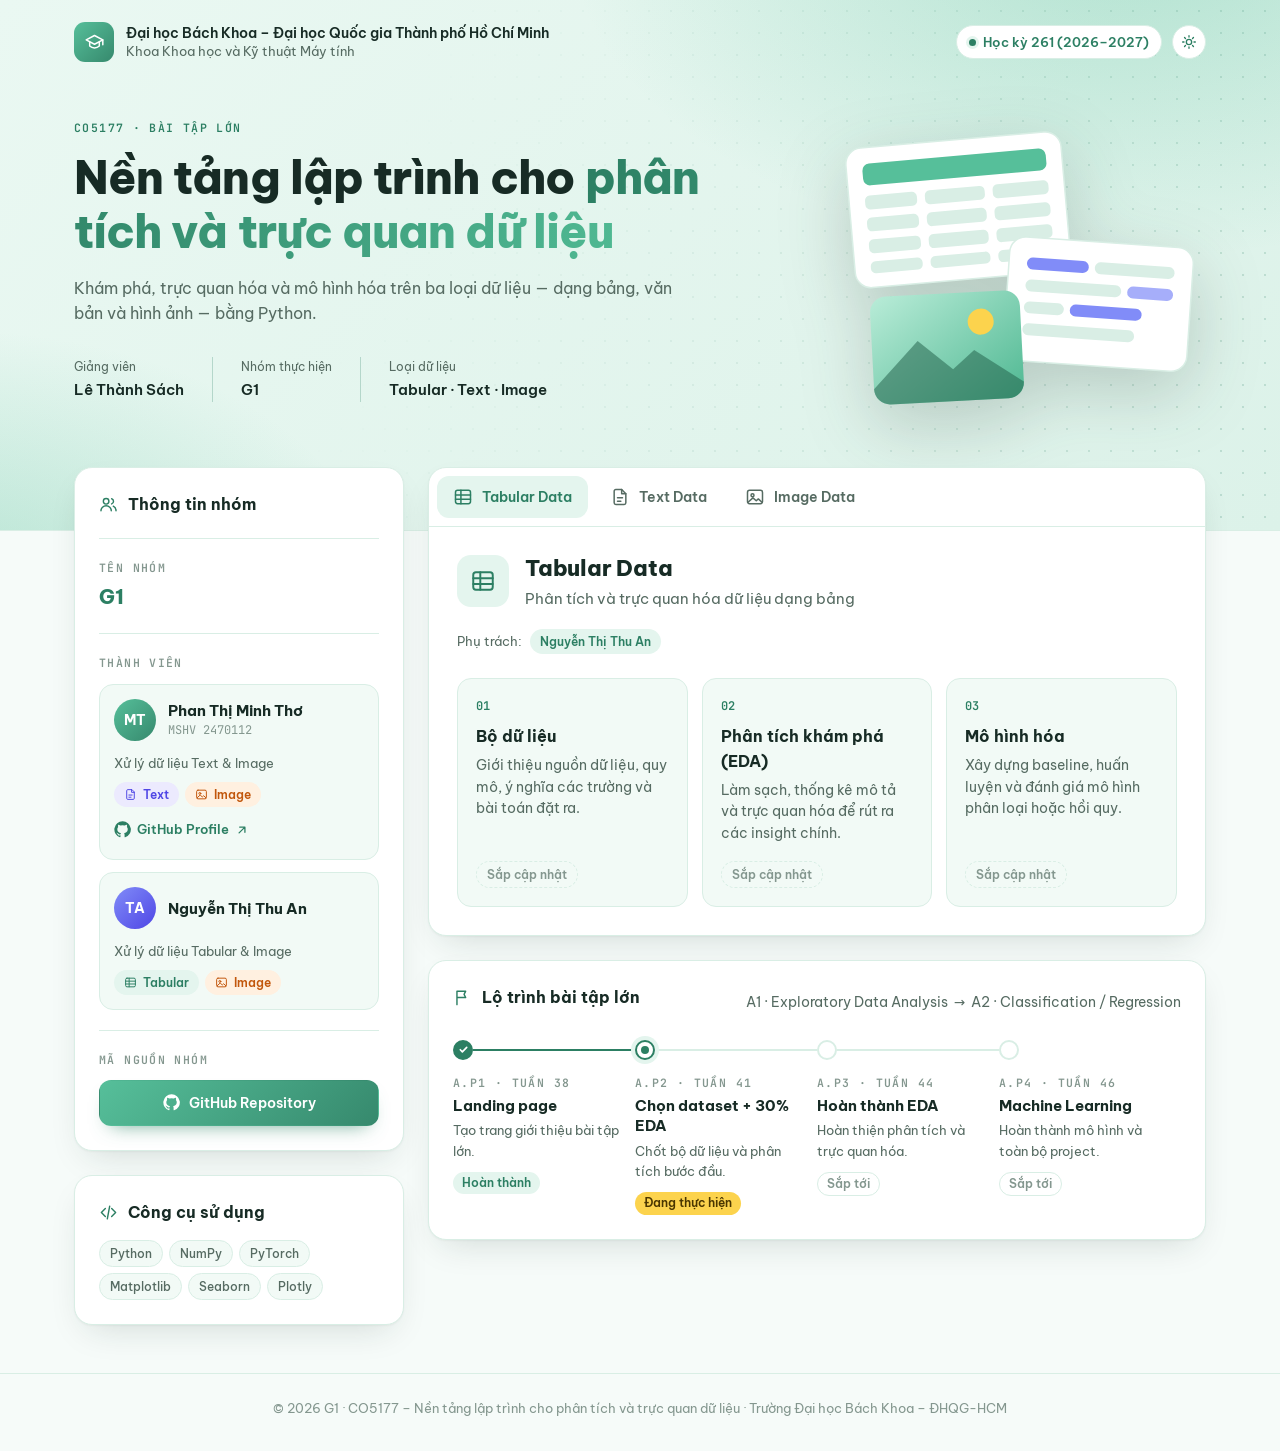
==== index.html @ daa9295f "Add landing page for CO5177 assignment" ====
<!DOCTYPE html>
<html lang="vi">
<head>
  <meta charset="UTF-8">
  <meta name="viewport" content="width=device-width, initial-scale=1.0">
  <title>Bài tập lớn CO5177 – Phân tích và trực quan dữ liệu</title>
  <meta name="description" content="Landing page bài tập lớn môn Nền tảng lập trình cho phân tích và trực quan dữ liệu (CO5177) – Học kỳ 261, Đại học Bách Khoa – ĐHQG-HCM.">
  <link rel="icon" href="data:image/svg+xml,%3Csvg xmlns='http://www.w3.org/2000/svg' viewBox='0 0 32 32'%3E%3Crect width='32' height='32' rx='8' fill='%2336896d'/%3E%3Cpath d='M8 22v-6m5.3 6V10m5.4 12v-9M24 22v-4' stroke='%23fff' stroke-width='2.6' stroke-linecap='round'/%3E%3C/svg%3E">
  <link rel="preconnect" href="https://fonts.googleapis.com">
  <link rel="preconnect" href="https://fonts.gstatic.com" crossorigin>
  <link href="https://fonts.googleapis.com/css2?family=Be+Vietnam+Pro:wght@400;500;600;700;800&family=JetBrains+Mono:wght@500;600&display=swap" rel="stylesheet">

  <style>
    /* ---------- Bảng màu ---------- */
    :root {
      --bg: #f6fbf9;
      --surface: #ffffff;
      --surface-2: #f2faf6;
      --border: #d9eee5;
      --text: #172b25;
      --muted: #566b62;
      --faint: #84978f;
      --primary: #2c7f63;
      --primary-soft: #e4f5ee;
      --grad: linear-gradient(135deg, #56bf9a, #36896d);
      --grad-text: linear-gradient(92deg, #2c7f63, #4fb892);
      --hero: linear-gradient(135deg, #eaf8f2, #dcf2e9);
      --glow: rgba(86, 191, 154, .34);
      --dots: rgba(44, 127, 99, .2);
      --tabular: #2c7f63;
      --tabular-soft: #e4f5ee;
      --text-c: #4f46e5;
      --text-c-soft: #eceafe;
      --image: #c2570c;
      --image-soft: #fff0e0;
      --ok: #2c7f63;
      --ok-soft: #e4f5ee;
      --live: #fcd34d;
      --live-ink: #4a3600;
      --shadow: 0 1px 2px rgba(23, 43, 37, .04), 0 14px 36px -14px rgba(23, 43, 37, .18);
      --radius: 18px;
      --font: "Be Vietnam Pro", system-ui, -apple-system, "Segoe UI", Roboto, sans-serif;
      --mono: "JetBrains Mono", ui-monospace, SFMono-Regular, Menlo, monospace;
    }
    @media (prefers-color-scheme: dark) {
      :root:not([data-theme="light"]) {
        --bg: #0a1411;
        --surface: #101d19;
        --surface-2: #152620;
        --border: #213a31;
        --text: #e7f3ee;
        --muted: #9eb5ab;
        --faint: #6f877d;
        --primary: #6fd6b0;
        --primary-soft: #143024;
        --grad: linear-gradient(135deg, #4fb892, #2f7d63);
        --grad-text: linear-gradient(92deg, #6fd6b0, #a7ecd2);
        --hero: linear-gradient(135deg, #0d1c17, #12281f);
        --glow: rgba(86, 191, 154, .2);
        --dots: rgba(111, 214, 176, .14);
        --tabular: #6fd6b0;
        --tabular-soft: #143024;
        --text-c: #b3b0ff;
        --text-c-soft: #22224c;
        --image: #fdba74;
        --image-soft: #3a2513;
        --ok: #6fd6b0;
        --ok-soft: #143024;
        --shadow: 0 1px 2px rgba(0, 0, 0, .3), 0 14px 36px -14px rgba(0, 0, 0, .6);
      }
    }
    :root[data-theme="dark"] {
      --bg: #0a1411;
      --surface: #101d19;
      --surface-2: #152620;
      --border: #213a31;
      --text: #e7f3ee;
      --muted: #9eb5ab;
      --faint: #6f877d;
      --primary: #6fd6b0;
      --primary-soft: #143024;
      --grad: linear-gradient(135deg, #4fb892, #2f7d63);
      --grad-text: linear-gradient(92deg, #6fd6b0, #a7ecd2);
      --hero: linear-gradient(135deg, #0d1c17, #12281f);
      --glow: rgba(86, 191, 154, .2);
      --dots: rgba(111, 214, 176, .14);
      --tabular: #6fd6b0;
      --tabular-soft: #143024;
      --text-c: #b3b0ff;
      --text-c-soft: #22224c;
      --image: #fdba74;
      --image-soft: #3a2513;
      --ok: #6fd6b0;
      --ok-soft: #143024;
      --shadow: 0 1px 2px rgba(0, 0, 0, .3), 0 14px 36px -14px rgba(0, 0, 0, .6);
    }

    /* ---------- Nền tảng ---------- */
    *, *::before, *::after { box-sizing: border-box; }
    html { -webkit-text-size-adjust: 100%; scroll-behavior: smooth; }
    body {
      margin: 0;
      background: var(--bg);
      color: var(--text);
      font-family: var(--font);
      font-size: 15px;
      line-height: 1.6;
      -webkit-font-smoothing: antialiased;
    }
    h1, h2, h3, p { margin: 0; }
    a { color: inherit; text-decoration: none; }
    svg { flex-shrink: 0; }
    .container { width: 100%; max-width: 1180px; margin: 0 auto; padding: 0 24px; }
    :focus-visible { outline: 2px solid var(--primary); outline-offset: 2px; border-radius: 6px; }

    [data-topic="tabular"] { --accent: var(--tabular); --accent-soft: var(--tabular-soft); }
    [data-topic="text"]    { --accent: var(--text-c);  --accent-soft: var(--text-c-soft); }
    [data-topic="image"]   { --accent: var(--image);   --accent-soft: var(--image-soft); }

    .eyebrow {
      font-family: var(--mono);
      font-size: 11.5px;
      font-weight: 600;
      letter-spacing: .12em;
      text-transform: uppercase;
    }

    /* ---------- Hero ---------- */
    .hero {
      position: relative;
      overflow: hidden;
      background:
        radial-gradient(900px 520px at 88% -12%, var(--glow), transparent 62%),
        radial-gradient(720px 440px at -4% 112%, var(--glow), transparent 60%),
        var(--hero);
      border-bottom: 1px solid var(--border);
      padding: 22px 0 112px;
    }
    .hero::before {
      content: "";
      position: absolute;
      inset: 0;
      background-image: radial-gradient(var(--dots) 1px, transparent 1px);
      background-size: 22px 22px;
      -webkit-mask-image: linear-gradient(105deg, transparent 30%, #000 100%);
      mask-image: linear-gradient(105deg, transparent 30%, #000 100%);
      pointer-events: none;
    }
    .hero > .container { position: relative; }

    .topbar { display: flex; align-items: center; justify-content: space-between; gap: 16px; }
    .school { display: flex; align-items: center; gap: 12px; min-width: 0; }
    .school-mark {
      display: grid; place-items: center;
      flex-shrink: 0;
      width: 40px; height: 40px;
      border-radius: 11px;
      color: #fff;
      background: var(--grad);
    }
    .school-name { font-size: 13.5px; font-weight: 600; line-height: 1.35; }
    .school-dept { font-size: 12.5px; color: var(--muted); line-height: 1.35; }
    .topbar-actions { display: flex; align-items: center; gap: 10px; }
    .pill {
      display: inline-flex; align-items: center; gap: 7px;
      padding: 6px 12px;
      border-radius: 999px;
      font-size: 12.5px; font-weight: 600;
      white-space: nowrap;
      color: var(--primary);
      background: var(--surface);
      border: 1px solid var(--border);
    }
    .pill .dot { width: 7px; height: 7px; border-radius: 50%; background: var(--primary); box-shadow: 0 0 0 3px var(--primary-soft); }
    .icon-btn {
      display: grid; place-items: center;
      width: 34px; height: 34px;
      border-radius: 50%;
      color: var(--primary);
      background: var(--surface);
      border: 1px solid var(--border);
      cursor: pointer;
      transition: background .2s;
    }
    .icon-btn:hover { background: var(--primary-soft); }
    .icon-btn .moon { display: none; }
    :root[data-theme="dark"] .icon-btn .sun { display: none; }
    :root[data-theme="dark"] .icon-btn .moon { display: block; }
    @media (prefers-color-scheme: dark) {
      :root:not([data-theme="light"]) .icon-btn .sun { display: none; }
      :root:not([data-theme="light"]) .icon-btn .moon { display: block; }
    }

    .hero-body {
      display: grid;
      grid-template-columns: minmax(0, 1fr) 380px;
      align-items: center;
      gap: 40px;
      margin-top: 56px;
    }
    .hero .eyebrow { color: var(--primary); }
    .hero h1 {
      margin-top: 14px;
      font-size: clamp(28px, 4.3vw, 46px);
      font-weight: 800;
      line-height: 1.16;
      letter-spacing: -.02em;
      text-wrap: balance;
    }
    .hero h1 em {
      font-style: normal;
      background: var(--grad-text);
      -webkit-background-clip: text;
      background-clip: text;
      color: transparent;
    }
    .lede { margin-top: 18px; max-width: 56ch; font-size: 16px; color: var(--muted); }
    .hero-meta { display: flex; flex-wrap: wrap; gap: 28px; margin-top: 30px; }
    .hero-meta dt { font-size: 12px; color: var(--muted); }
    .hero-meta dd { margin: 2px 0 0; font-size: 15px; font-weight: 600; }
    .hero-meta > div + div { padding-left: 28px; border-left: 1px solid color-mix(in srgb, var(--primary) 26%, transparent); }
    .hero-art { width: 100%; height: auto; filter: drop-shadow(0 22px 34px rgba(23, 43, 37, .2)); }
    .a-card { fill: var(--surface); stroke: var(--border); stroke-width: 1.5; }
    .a-cell { fill: var(--border); }
    .a-head { fill: #56bf9a; }
    .a-token { fill: #818cf8; }

    /* ---------- Bố cục chính ---------- */
    .layout {
      display: grid;
      grid-template-columns: 330px minmax(0, 1fr);
      align-items: start;
      gap: 24px;
      margin-top: -64px;
      position: relative;
    }
    .stack { display: grid; gap: 24px; min-width: 0; }
    .card {
      background: var(--surface);
      border: 1px solid var(--border);
      border-radius: var(--radius);
      box-shadow: var(--shadow);
    }
    .card-pad { padding: 24px; }
    .card-title { display: flex; align-items: center; gap: 10px; font-size: 16px; font-weight: 700; }
    .card-title svg { color: var(--primary); }
    .label { color: var(--faint); }

    /* ---------- Sidebar: nhóm ---------- */
    .team-name { margin-top: 4px; font-size: 20px; font-weight: 800; letter-spacing: -.01em; color: var(--primary); }
    .divider { height: 1px; background: var(--border); margin: 20px 0; }
    .members { display: grid; gap: 12px; margin-top: 12px; }
    .member { padding: 14px; background: var(--surface-2); border: 1px solid var(--border); border-radius: 14px; }
    .member-head { display: flex; align-items: center; gap: 12px; }
    .avatar {
      display: grid; place-items: center;
      width: 42px; height: 42px;
      border-radius: 50%;
      color: #fff;
      font-size: 14px; font-weight: 700; letter-spacing: .02em;
    }
    .member:nth-child(odd) .avatar  { background: linear-gradient(135deg, #56bf9a, #36896d); }
    .member:nth-child(even) .avatar { background: linear-gradient(135deg, #818cf8, #4f46e5); }
    .member-name { font-weight: 700; line-height: 1.3; }
    .member-id { font-family: var(--mono); font-size: 12px; color: var(--faint); }
    .member-role { margin-top: 12px; font-size: 13px; color: var(--muted); }
    .chips { display: flex; flex-wrap: wrap; gap: 6px; margin-top: 8px; }
    .chip {
      display: inline-flex; align-items: center; gap: 6px;
      padding: 3px 10px;
      border-radius: 999px;
      font-size: 12px; font-weight: 600;
      color: var(--accent, var(--muted));
      background: var(--accent-soft, var(--surface-2));
    }
    .chip.plain { border: 1px solid var(--border); font-weight: 500; }
    .link {
      display: inline-flex; align-items: center; gap: 6px;
      margin-top: 12px;
      font-size: 13px; font-weight: 600;
      color: var(--primary);
    }
    .link:hover { text-decoration: underline; text-underline-offset: 3px; }
    .btn {
      display: flex; align-items: center; justify-content: center; gap: 9px;
      width: 100%;
      margin-top: 10px;
      padding: 11px 16px;
      border-radius: 12px;
      font-size: 14px; font-weight: 600;
      color: #fff;
      background: var(--grad);
      border: 1px solid transparent;
      box-shadow: 0 10px 20px -12px rgba(54, 137, 109, .8);
      transition: transform .15s, box-shadow .2s;
    }
    .btn:hover { transform: translateY(-1px); box-shadow: 0 14px 24px -12px rgba(54, 137, 109, .9); }

    /* ---------- Tabs ---------- */
    .tabs {
      display: flex; gap: 6px;
      padding: 8px;
      border-bottom: 1px solid var(--border);
      overflow-x: auto;
      scrollbar-width: none;
    }
    .tabs::-webkit-scrollbar { display: none; }
    .tab {
      display: inline-flex; align-items: center; gap: 9px;
      padding: 10px 16px;
      border: 0; border-radius: 12px;
      background: transparent;
      color: var(--muted);
      font: inherit; font-size: 14px; font-weight: 600;
      white-space: nowrap;
      cursor: pointer;
      transition: background .2s, color .2s;
    }
    .tab:hover { background: var(--surface-2); color: var(--text); }
    .tab[aria-selected="true"] { background: var(--accent-soft); color: var(--accent); }

    .panel { padding: 28px; }
    .panel[hidden] { display: none; }
    .panel-head { display: flex; align-items: flex-start; gap: 16px; }
    .panel-icon {
      display: grid; place-items: center;
      width: 52px; height: 52px;
      border-radius: 14px;
      color: var(--accent);
      background: var(--accent-soft);
    }
    .panel-head h2 { font-size: 22px; font-weight: 800; letter-spacing: -.01em; line-height: 1.25; }
    .panel-head p { margin-top: 4px; color: var(--muted); }
    .owners { display: flex; flex-wrap: wrap; align-items: center; gap: 8px; margin-top: 18px; font-size: 13px; color: var(--muted); }
    .steps { display: grid; grid-template-columns: repeat(3, minmax(0, 1fr)); gap: 14px; margin-top: 24px; }
    .step {
      display: flex; flex-direction: column;
      padding: 18px;
      background: var(--surface-2);
      border: 1px solid var(--border);
      border-radius: 14px;
      transition: border-color .2s, transform .2s;
    }
    a.step:hover { border-color: var(--accent); transform: translateY(-2px); }
    .step-no { font-family: var(--mono); font-size: 12px; font-weight: 600; color: var(--accent); }
    .step h3 { margin-top: 8px; font-size: 15.5px; font-weight: 700; }
    .step p { margin-top: 6px; font-size: 13.5px; color: var(--muted); flex: 1; }
    .status {
      display: inline-flex; align-items: center; gap: 7px;
      align-self: flex-start;
      margin-top: 16px;
      padding: 3px 10px;
      border-radius: 999px;
      font-size: 12px; font-weight: 600;
      color: var(--faint);
      border: 1px dashed var(--border);
    }
    .status.live { color: var(--accent); background: var(--accent-soft); border: 0; }

    /* ---------- Lộ trình ---------- */
    .section-head { display: flex; flex-wrap: wrap; align-items: baseline; justify-content: space-between; gap: 6px 16px; }
    .section-head p { font-size: 13.5px; color: var(--muted); }
    .roadmap { list-style: none; display: grid; grid-template-columns: repeat(4, minmax(0, 1fr)); gap: 0; margin: 26px 0 0; padding: 0; }
    .roadmap li { position: relative; padding: 0 16px 0 0; }
    .roadmap li::before {
      content: "";
      position: absolute; top: 9px; left: 20px; right: 0;
      height: 2px;
      background: var(--border);
    }
    .roadmap li:last-child::before { display: none; }
    .roadmap li.done::before { background: var(--ok); }
    .node {
      position: relative;
      display: grid; place-items: center;
      width: 20px; height: 20px;
      border-radius: 50%;
      background: var(--surface);
      border: 2px solid var(--border);
      color: var(--surface);
    }
    .done .node { background: var(--ok); border-color: var(--ok); }
    .next .node { border-color: var(--primary); box-shadow: 0 0 0 4px var(--primary-soft); }
    .next .node::after { content: ""; width: 8px; height: 8px; border-radius: 50%; background: var(--primary); }
    .roadmap .eyebrow { display: block; margin-top: 14px; color: var(--faint); }
    .roadmap h3 { margin-top: 4px; font-size: 15px; font-weight: 700; line-height: 1.35; }
    .roadmap p { margin-top: 4px; font-size: 13px; color: var(--muted); }
    .badge { display: inline-block; margin-top: 10px; padding: 2px 9px; border-radius: 999px; font-size: 11.5px; font-weight: 600; }
    .done .badge { color: var(--ok); background: var(--ok-soft); }
    .next .badge { color: var(--live-ink); background: var(--live); }
    .todo .badge { color: var(--faint); border: 1px solid var(--border); }

    /* ---------- Footer ---------- */
    footer { margin-top: 48px; padding: 24px 0 32px; border-top: 1px solid var(--border); font-size: 13px; color: var(--faint); text-align: center; }

    /* ---------- Responsive ---------- */
    @media (max-width: 980px) {
      .hero-body { grid-template-columns: 1fr; }
      .hero-art { display: none; }
      .layout { grid-template-columns: 1fr; }
    }
    @media (max-width: 640px) {
      .container { padding: 0 16px; }
      .hero { padding-bottom: 96px; }
      .hero-body { margin-top: 36px; }
      .school-dept { display: none; }
      .hero-meta { gap: 16px 28px; }
      .hero-meta > div + div { padding-left: 0; border-left: 0; }
      .card-pad, .panel { padding: 20px; }
      .steps { grid-template-columns: 1fr; }
      .roadmap { grid-template-columns: 1fr; gap: 0; }
      .roadmap li { padding: 0 0 22px 34px; }
      .roadmap li:last-child { padding-bottom: 0; }
      .roadmap li::before { top: 20px; bottom: 0; left: 9px; right: auto; width: 2px; height: auto; }
      .roadmap .node { position: absolute; left: 0; top: 0; }
      .roadmap .eyebrow { margin-top: 0; }
    }
    @media (prefers-reduced-motion: reduce) {
      * { transition: none !important; scroll-behavior: auto !important; }
    }
  </style>
</head>
<body>
  <div id="app"></div>

  <script>
    /* =====================================================================
       THÔNG TIN CẦN CHỈNH SỬA — chỉ cần sửa trong khối CONFIG này.
       Trường nào để trống ("") thì trang sẽ tự ẩn phần tương ứng.
       ===================================================================== */
    const CONFIG = {
      course: {
        school: "Đại học Bách Khoa – Đại học Quốc gia Thành phố Hồ Chí Minh",
        faculty: "Khoa Khoa học và Kỹ thuật Máy tính",
        code: "CO5177",
        name: "Nền tảng lập trình cho phân tích và trực quan dữ liệu",
        teacher: "Lê Thành Sách",
        semester: "Học kỳ 261 (2026–2027)",
      },

      team: {
        name: "G1",
        repoUrl: "https://github.com/minhtho1503/data-analysis-visualization-g1",
        members: [
          {
            name: "Phan Thị Minh Thơ",
            mshv: "2470112",
            role: "Xử lý dữ liệu Text & Image",
            topics: ["text", "image"],
            github: "https://github.com/minhtho1503",
          },
          {
            name: "Nguyễn Thị Thu An",
            mshv: "",  // TODO: MSHV
            role: "Xử lý dữ liệu Tabular & Image",
            topics: ["tabular", "image"],
            github: "", // TODO: link GitHub
          },
        ],
      },

      // Mỗi loại dữ liệu là một tab. Điền link (notebook, báo cáo, dataset...) khi có kết quả.
      topics: [
        {
          id: "tabular",
          title: "Tabular Data",
          description: "Phân tích và trực quan hóa dữ liệu dạng bảng",
          links: { dataset: "", eda: "", model: "" },
        },
        {
          id: "text",
          title: "Text Data",
          description: "Xử lý và phân tích dữ liệu văn bản",
          links: { dataset: "", eda: "", model: "" },
        },
        {
          id: "image",
          title: "Image Data",
          description: "Xử lý và trực quan hóa dữ liệu hình ảnh",
          links: { dataset: "", eda: "", model: "" },
        },
      ],

      steps: [
        { key: "dataset", title: "Bộ dữ liệu", text: "Giới thiệu nguồn dữ liệu, quy mô, ý nghĩa các trường và bài toán đặt ra." },
        { key: "eda", title: "Phân tích khám phá (EDA)", text: "Làm sạch, thống kê mô tả và trực quan hóa để rút ra các insight chính." },
        { key: "model", title: "Mô hình hóa", text: "Xây dựng baseline, huấn luyện và đánh giá mô hình phân loại hoặc hồi quy." },
      ],

      // status: "done" (hoàn thành) | "next" (đang thực hiện) | "todo" (sắp tới)
      roadmap: [
        { code: "A.P1", week: "Tuần 38", title: "Landing page", text: "Tạo trang giới thiệu bài tập lớn.", status: "done" },
        { code: "A.P2", week: "Tuần 41", title: "Chọn dataset + 30% EDA", text: "Chốt bộ dữ liệu và phân tích bước đầu.", status: "next" },
        { code: "A.P3", week: "Tuần 44", title: "Hoàn thành EDA", text: "Hoàn thiện phân tích và trực quan hóa.", status: "todo" },
        { code: "A.P4", week: "Tuần 46", title: "Machine Learning", text: "Hoàn thành mô hình và toàn bộ project.", status: "todo" },
      ],

      tools: ["Python", "NumPy", "PyTorch", "Matplotlib", "Seaborn", "Plotly"],
    };
    /* ===================== HẾT PHẦN CẦN CHỈNH SỬA ===================== */

    const ICONS = {
      tabular: '<svg width="20" height="20" viewBox="0 0 24 24" fill="none" stroke="currentColor" stroke-width="1.8" stroke-linecap="round" stroke-linejoin="round"><rect x="3" y="4" width="18" height="16" rx="2.5"/><path d="M3 9.5h18M3 14.75h18M9.5 4v16"/></svg>',
      text: '<svg width="20" height="20" viewBox="0 0 24 24" fill="none" stroke="currentColor" stroke-width="1.8" stroke-linecap="round" stroke-linejoin="round"><path d="M14 3H7a2 2 0 0 0-2 2v14a2 2 0 0 0 2 2h10a2 2 0 0 0 2-2V8z"/><path d="M14 3v5h5M9 13h6M9 17h4"/></svg>',
      image: '<svg width="20" height="20" viewBox="0 0 24 24" fill="none" stroke="currentColor" stroke-width="1.8" stroke-linecap="round" stroke-linejoin="round"><rect x="3" y="4" width="18" height="16" rx="2.5"/><circle cx="9" cy="10" r="1.8"/><path d="m4 18 5.5-5 4 3.5 2.5-2.2 4 3.7"/></svg>',
      github: '<svg width="17" height="17" viewBox="0 0 24 24" fill="currentColor"><path d="M12 .5a11.5 11.5 0 0 0-3.64 22.41c.58.1.79-.25.79-.55v-2.1c-3.2.7-3.88-1.36-3.88-1.36-.52-1.33-1.28-1.69-1.28-1.69-1.05-.71.08-.7.08-.7 1.16.08 1.77 1.19 1.77 1.19 1.03 1.76 2.7 1.25 3.36.96.1-.75.4-1.25.73-1.54-2.55-.29-5.24-1.28-5.24-5.68 0-1.26.45-2.28 1.19-3.09-.12-.29-.52-1.46.11-3.04 0 0 .97-.31 3.17 1.18a11 11 0 0 1 5.78 0c2.2-1.49 3.17-1.18 3.17-1.18.63 1.58.23 2.75.11 3.04.74.81 1.19 1.83 1.19 3.09 0 4.41-2.69 5.39-5.25 5.67.41.36.78 1.06.78 2.14v3.17c0 .31.21.66.8.55A11.5 11.5 0 0 0 12 .5z"/></svg>',
      team: '<svg width="19" height="19" viewBox="0 0 24 24" fill="none" stroke="currentColor" stroke-width="1.8" stroke-linecap="round" stroke-linejoin="round"><circle cx="9" cy="8" r="3.5"/><path d="M2.5 20a6.5 6.5 0 0 1 13 0M16 4.7a3.5 3.5 0 0 1 0 6.6M18 14.2a6.5 6.5 0 0 1 3.5 5.8"/></svg>',
      tools: '<svg width="19" height="19" viewBox="0 0 24 24" fill="none" stroke="currentColor" stroke-width="1.8" stroke-linecap="round" stroke-linejoin="round"><path d="m8 7-5 5 5 5M16 7l5 5-5 5M13.5 4l-3 16"/></svg>',
      route: '<svg width="19" height="19" viewBox="0 0 24 24" fill="none" stroke="currentColor" stroke-width="1.8" stroke-linecap="round" stroke-linejoin="round"><path d="M5 21V4M5 4h11l-2 4 2 4H5"/></svg>',
      arrow: '<svg width="14" height="14" viewBox="0 0 24 24" fill="none" stroke="currentColor" stroke-width="2.2" stroke-linecap="round" stroke-linejoin="round"><path d="M7 17 17 7M8 7h9v9"/></svg>',
      check: '<svg width="11" height="11" viewBox="0 0 24 24" fill="none" stroke="currentColor" stroke-width="3.6" stroke-linecap="round" stroke-linejoin="round"><path d="m5 12.5 4.5 4.5L19 7.5"/></svg>',
      school: '<svg width="21" height="21" viewBox="0 0 24 24" fill="none" stroke="currentColor" stroke-width="1.7" stroke-linecap="round" stroke-linejoin="round"><path d="m2.5 9 9.5-5 9.5 5-9.5 5z"/><path d="M6.5 11.5V16c1.6 1.5 3.4 2.2 5.5 2.2s3.9-.7 5.5-2.200v-4.500M21.5 9v5.5"/></svg>',
      sun: '<svg class="sun" width="16" height="16" viewBox="0 0 24 24" fill="none" stroke="currentColor" stroke-width="2" stroke-linecap="round"><circle cx="12" cy="12" r="4"/><path d="M12 2.5v2M12 19.500v2M2.5 12h2M19.5 12h2M5.3 5.300l1.4 1.400M17.3 17.300l1.4 1.400M5.3 18.700l1.4-1.400M17.3 6.700l1.4-1.4"/></svg>',
      moon: '<svg class="moon" width="16" height="16" viewBox="0 0 24 24" fill="none" stroke="currentColor" stroke-width="2" stroke-linecap="round" stroke-linejoin="round"><path d="M20.5 14.200A8.5 8.5 0 0 1 9.8 3.500a8.5 8.5 0 1 0 10.7 10.700z"/></svg>',
    };

    const HERO_ART = `
      <svg class="hero-art" viewBox="0 0 380 300" fill="none" aria-hidden="true">
        <defs>
          <linearGradient id="g-img" x1="0" y1="0" x2="1" y2="1"><stop stop-color="#b9ecd8"/><stop offset="1" stop-color="#4fb892"/></linearGradient>
        </defs>
        <g transform="rotate(-5 130 90)">
          <rect class="a-card" x="24" y="22" width="216" height="140" rx="16"/>
          <rect class="a-head" x="40" y="38" width="184" height="22" rx="7"/>
          <g class="a-cell">
            <rect x="40" y="70" width="52" height="14" rx="5"/><rect x="100" y="70" width="60" height="14" rx="5"/><rect x="168" y="70" width="56" height="14" rx="5"/>
            <rect x="40" y="92" width="52" height="14" rx="5"/><rect x="100" y="92" width="60" height="14" rx="5"/><rect x="168" y="92" width="56" height="14" rx="5"/>
            <rect x="40" y="114" width="52" height="14" rx="5"/><rect x="100" y="114" width="60" height="14" rx="5"/><rect x="168" y="114" width="56" height="14" rx="5"/>
            <rect x="40" y="136" width="52" height="12" rx="5"/><rect x="100" y="136" width="60" height="12" rx="5"/><rect x="168" y="136" width="56" height="12" rx="5"/>
          </g>
        </g>
        <g transform="rotate(4 270 190)">
          <rect class="a-card" x="180" y="124" width="184" height="124" rx="16"/>
          <rect class="a-token" x="198" y="144" width="62" height="12" rx="6"/>
          <rect class="a-cell" x="266" y="144" width="80" height="12" rx="6"/>
          <rect class="a-cell" x="198" y="166" width="96" height="12" rx="6"/>
          <rect class="a-token" x="300" y="166" width="46" height="12" rx="6" fill-opacity=".7"/>
          <rect class="a-cell" x="198" y="188" width="40" height="12" rx="6"/>
          <rect class="a-token" x="244" y="188" width="72" height="12" rx="6"/>
          <rect class="a-cell" x="198" y="210" width="112" height="12" rx="6"/>
        </g>
        <g transform="rotate(-3 110 230)">
          <rect x="46" y="176" width="150" height="108" rx="16" fill="url(#g-img)"/>
          <circle cx="156" cy="206" r="13" fill="#fcd34d"/>
          <path d="M46 268 92 222l34 30 22-18 48 34a16 16 0 0 1-16 16H62a16 16 0 0 1-16-16z" fill="#1f5c47" fill-opacity=".5"/>
        </g>
      </svg>`;

    const esc = (s) => String(s).replace(/[&<>"']/g, (c) => ({ "&": "&amp;", "<": "&lt;", ">": "&gt;", '"': "&quot;", "'": "&#39;" }[c]));
    const initials = (name) => name.trim().split(/\s+/).slice(-2).map((w) => w[0]).join("").toUpperCase();
    const shortName = (name) => name.trim().split(/\s+/).slice(-2).join(" ");
    const topicById = (id) => CONFIG.topics.find((t) => t.id === id);
    const ext = 'target="_blank" rel="noopener"';

    const { course, team, topics, steps, roadmap, tools } = CONFIG;
    const teamLabel = team.name || team.members.map((m) => shortName(m.name)).join(" & ");
    const repoUrl = team.repoUrl || (team.members.find((m) => m.github) || {}).github || "";

    const memberHtml = (m) => `
      <div class="member">
        <div class="member-head">
          <div class="avatar" aria-hidden="true">${esc(initials(m.name))}</div>
          <div>
            <div class="member-name">${esc(m.name)}</div>
            ${m.mshv ? `<div class="member-id">MSHV ${esc(m.mshv)}</div>` : ""}
          </div>
        </div>
        <div class="member-role">${esc(m.role)}</div>
        <div class="chips">
          ${m.topics.map((id) => `<span class="chip" data-topic="${id}">${ICONS[id].replace(/width="20" height="20"/, 'width="13" height="13"')}${esc(topicById(id).title.replace(" Data", ""))}</span>`).join("")}
        </div>
        ${m.github ? `<a class="link" href="${esc(m.github)}" ${ext}>${ICONS.github} GitHub Profile ${ICONS.arrow}</a>` : ""}
      </div>`;

    const stepHtml = (topic, s, i) => {
      const href = topic.links[s.key];
      const tag = href ? "a" : "div";
      return `
        <${tag} class="step" ${href ? `href="${esc(href)}" ${ext}` : ""}>
          <span class="step-no">0${i + 1}</span>
          <h3>${esc(s.title)}</h3>
          <p>${esc(s.text)}</p>
          <span class="status ${href ? "live" : ""}">${href ? `Xem chi tiết ${ICONS.arrow}` : "Sắp cập nhật"}</span>
        </${tag}>`;
    };

    const panelHtml = (t, i) => {
      const owners = team.members.filter((m) => m.topics.includes(t.id));
      return `
        <section class="panel" id="panel-${t.id}" role="tabpanel" aria-labelledby="tab-${t.id}" data-topic="${t.id}" ${i ? "hidden" : ""}>
          <div class="panel-head">
            <div class="panel-icon">${ICONS[t.id].replace(/width="20" height="20"/, 'width="26" height="26"')}</div>
            <div>
              <h2>${esc(t.title)}</h2>
              <p>${esc(t.description)}</p>
            </div>
          </div>
          <div class="owners">
            <span>Phụ trách:</span>
            ${owners.map((m) => `<span class="chip">${esc(m.name)}</span>`).join("")}
          </div>
          <div class="steps">${steps.map((s, n) => stepHtml(t, s, n)).join("")}</div>
        </section>`;
    };

    const BADGE = { done: "Hoàn thành", next: "Đang thực hiện", todo: "Sắp tới" };

    document.getElementById("app").innerHTML = `
      <header class="hero">
        <div class="container">
          <div class="topbar">
            <div class="school">
              <div class="school-mark">${ICONS.school}</div>
              <div>
                <div class="school-name">${esc(course.school)}</div>
                <div class="school-dept">${esc(course.faculty)}</div>
              </div>
            </div>
            <div class="topbar-actions">
              <span class="pill"><span class="dot"></span>${esc(course.semester)}</span>
              <button class="icon-btn" id="theme-toggle" type="button" aria-label="Đổi giao diện sáng/tối">${ICONS.sun}${ICONS.moon}</button>
            </div>
          </div>

          <div class="hero-body">
            <div>
              <p class="eyebrow">${esc(course.code)} · Bài tập lớn</p>
              <h1>${esc(course.name).replace("phân tích và trực quan dữ liệu", "<em>phân tích và trực quan dữ liệu</em>")}</h1>
              <p class="lede">Khám phá, trực quan hóa và mô hình hóa trên ba loại dữ liệu — dạng bảng, văn bản và hình ảnh — bằng Python.</p>
              <dl class="hero-meta">
                <div><dt>Giảng viên</dt><dd>${esc(course.teacher)}</dd></div>
                <div><dt>Nhóm thực hiện</dt><dd>${esc(teamLabel)}</dd></div>
                <div><dt>Loại dữ liệu</dt><dd>${topics.map((t) => esc(t.title.replace(" Data", ""))).join(" · ")}</dd></div>
              </dl>
            </div>
            ${HERO_ART}
          </div>
        </div>
      </header>

      <main class="container">
        <div class="layout">
          <aside class="stack">
            <div class="card card-pad">
              <h2 class="card-title">${ICONS.team} Thông tin nhóm</h2>
              <div class="divider"></div>
              ${team.name ? `<div class="eyebrow label">Tên nhóm</div><div class="team-name">${esc(team.name)}</div><div class="divider"></div>` : ""}
              <div class="eyebrow label">Thành viên</div>
              <div class="members">${team.members.map(memberHtml).join("")}</div>
              ${repoUrl ? `
                <div class="divider"></div>
                <div class="eyebrow label">Mã nguồn nhóm</div>
                <a class="btn" href="${esc(repoUrl)}" ${ext}>${ICONS.github} ${team.repoUrl ? "GitHub Repository" : "GitHub"}</a>` : ""}
            </div>

            <div class="card card-pad">
              <h2 class="card-title">${ICONS.tools} Công cụ sử dụng</h2>
              <div class="chips" style="margin-top:14px">${tools.map((t) => `<span class="chip plain">${esc(t)}</span>`).join("")}</div>
            </div>
          </aside>

          <div class="stack">
            <div class="card">
              <div class="tabs" role="tablist" aria-label="Loại dữ liệu">
                ${topics.map((t, i) => `<button class="tab" role="tab" type="button" id="tab-${t.id}" data-topic="${t.id}" aria-controls="panel-${t.id}" aria-selected="${!i}" tabindex="${i ? -1 : 0}">${ICONS[t.id]}${esc(t.title)}</button>`).join("")}
              </div>
              ${topics.map(panelHtml).join("")}
            </div>

            <div class="card card-pad">
              <div class="section-head">
                <h2 class="card-title">${ICONS.route} Lộ trình bài tập lớn</h2>
                <p>A1 · Exploratory Data Analysis &nbsp;→&nbsp; A2 · Classification / Regression</p>
              </div>
              <ol class="roadmap">
                ${roadmap.map((r) => `
                  <li class="${r.status}">
                    <span class="node">${r.status === "done" ? ICONS.check : ""}</span>
                    <span class="eyebrow">${esc(r.code)} · ${esc(r.week)}</span>
                    <h3>${esc(r.title)}</h3>
                    <p>${esc(r.text)}</p>
                    <span class="badge">${BADGE[r.status]}</span>
                  </li>`).join("")}
              </ol>
            </div>
          </div>
        </div>
      </main>

      <footer>
        <div class="container">© 2026 ${esc(teamLabel)} · ${esc(course.code)} – ${esc(course.name)} · Trường Đại học Bách Khoa – ĐHQG-HCM</div>
      </footer>`;

    /* ---------- Tabs ---------- */
    const tabs = [...document.querySelectorAll(".tab")];
    const selectTab = (id, focus) => {
      tabs.forEach((tab) => {
        const on = tab.dataset.topic === id;
        tab.setAttribute("aria-selected", on);
        tab.tabIndex = on ? 0 : -1;
        document.getElementById(`panel-${tab.dataset.topic}`).hidden = !on;
        if (on && focus) tab.focus();
      });
    };
    tabs.forEach((tab, i) => {
      tab.addEventListener("click", () => {
        selectTab(tab.dataset.topic);
        history.replaceState(null, "", `#${tab.dataset.topic}`);
      });
      tab.addEventListener("keydown", (e) => {
        const step = { ArrowRight: 1, ArrowLeft: -1 }[e.key];
        if (!step) return;
        e.preventDefault();
        selectTab(tabs[(i + step + tabs.length) % tabs.length].dataset.topic, true);
      });
    });
    if (topicById(location.hash.slice(1))) selectTab(location.hash.slice(1));

    /* ---------- Giao diện sáng / tối ---------- */
    const root = document.documentElement;
    try { const saved = localStorage.getItem("theme"); if (saved) root.dataset.theme = saved; } catch (e) {}
    document.getElementById("theme-toggle").addEventListener("click", () => {
      const isDark = root.dataset.theme ? root.dataset.theme === "dark" : matchMedia("(prefers-color-scheme: dark)").matches;
      root.dataset.theme = isDark ? "light" : "dark";
      try { localStorage.setItem("theme", root.dataset.theme); } catch (e) {}
    });
  </script>
</body>
</html>
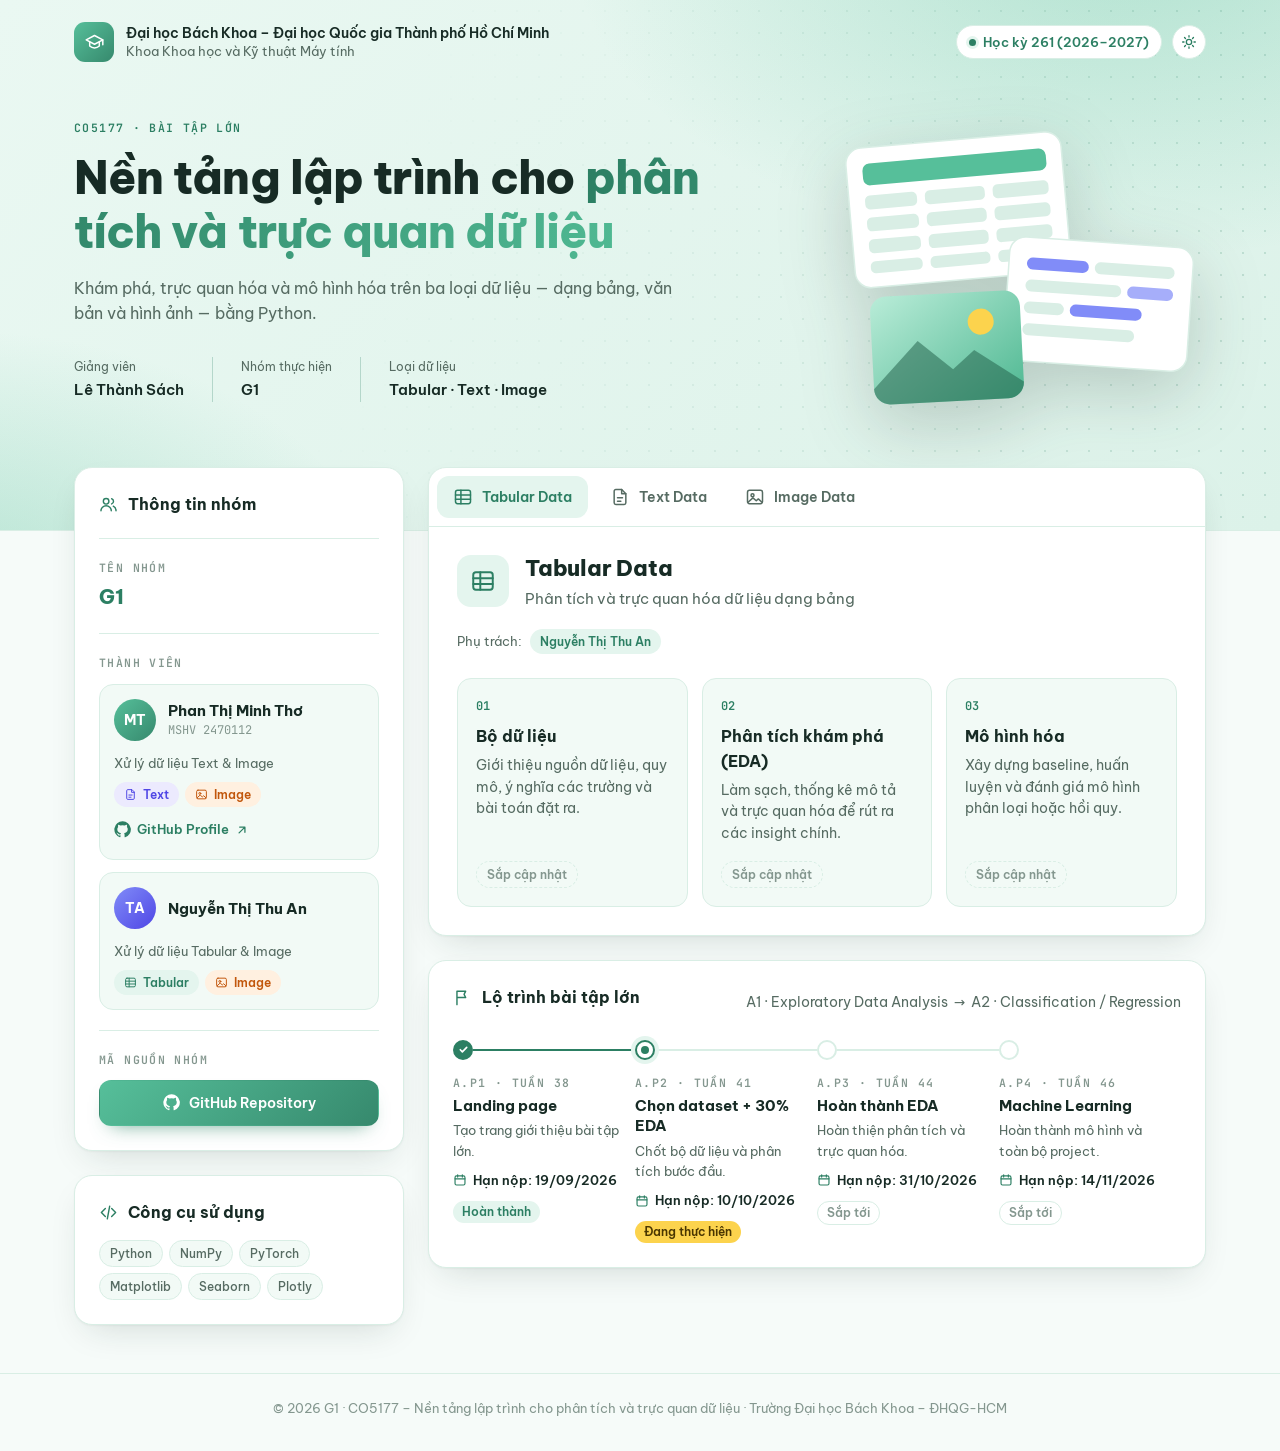
==== commit 480f2a75: "Add deadlines to assignment roadmap" ====
--- a/index.html
+++ b/index.html
@@ -385,6 +385,8 @@
     .roadmap .eyebrow { display: block; margin-top: 14px; color: var(--faint); }
     .roadmap h3 { margin-top: 4px; font-size: 15px; font-weight: 700; line-height: 1.35; }
     .roadmap p { margin-top: 4px; font-size: 13px; color: var(--muted); }
+    .deadline { display: flex; align-items: center; gap: 6px; margin-top: 8px; font-size: 13px; font-weight: 600; }
+    .deadline svg { color: var(--primary); }
     .badge { display: inline-block; margin-top: 10px; padding: 2px 9px; border-radius: 999px; font-size: 11.5px; font-weight: 600; }
     .done .badge { color: var(--ok); background: var(--ok-soft); }
     .next .badge { color: var(--live-ink); background: var(--live); }
@@ -488,11 +490,12 @@
       ],
 
       // status: "done" (hoàn thành) | "next" (đang thực hiện) | "todo" (sắp tới)
+      // deadline: ngày hạn nộp, để trống ("") thì trang sẽ ẩn dòng này
       roadmap: [
-        { code: "A.P1", week: "Tuần 38", title: "Landing page", text: "Tạo trang giới thiệu bài tập lớn.", status: "done" },
-        { code: "A.P2", week: "Tuần 41", title: "Chọn dataset + 30% EDA", text: "Chốt bộ dữ liệu và phân tích bước đầu.", status: "next" },
-        { code: "A.P3", week: "Tuần 44", title: "Hoàn thành EDA", text: "Hoàn thiện phân tích và trực quan hóa.", status: "todo" },
-        { code: "A.P4", week: "Tuần 46", title: "Machine Learning", text: "Hoàn thành mô hình và toàn bộ project.", status: "todo" },
+        { code: "A.P1", week: "Tuần 38", deadline: "19/09/2026", title: "Landing page", text: "Tạo trang giới thiệu bài tập lớn.", status: "done" },
+        { code: "A.P2", week: "Tuần 41", deadline: "10/10/2026", title: "Chọn dataset + 30% EDA", text: "Chốt bộ dữ liệu và phân tích bước đầu.", status: "next" },
+        { code: "A.P3", week: "Tuần 44", deadline: "31/10/2026", title: "Hoàn thành EDA", text: "Hoàn thiện phân tích và trực quan hóa.", status: "todo" },
+        { code: "A.P4", week: "Tuần 46", deadline: "14/11/2026", title: "Machine Learning", text: "Hoàn thành mô hình và toàn bộ project.", status: "todo" },
       ],
 
       tools: ["Python", "NumPy", "PyTorch", "Matplotlib", "Seaborn", "Plotly"],
@@ -508,6 +511,7 @@
       tools: '<svg width="19" height="19" viewBox="0 0 24 24" fill="none" stroke="currentColor" stroke-width="1.8" stroke-linecap="round" stroke-linejoin="round"><path d="m8 7-5 5 5 5M16 7l5 5-5 5M13.5 4l-3 16"/></svg>',
       route: '<svg width="19" height="19" viewBox="0 0 24 24" fill="none" stroke="currentColor" stroke-width="1.8" stroke-linecap="round" stroke-linejoin="round"><path d="M5 21V4M5 4h11l-2 4 2 4H5"/></svg>',
       arrow: '<svg width="14" height="14" viewBox="0 0 24 24" fill="none" stroke="currentColor" stroke-width="2.2" stroke-linecap="round" stroke-linejoin="round"><path d="M7 17 17 7M8 7h9v9"/></svg>',
+      calendar: '<svg width="14" height="14" viewBox="0 0 24 24" fill="none" stroke="currentColor" stroke-width="2" stroke-linecap="round" stroke-linejoin="round"><rect x="3.5" y="5" width="17" height="15.5" rx="2.5"/><path d="M3.5 10h17M8 3v4M16 3v4"/></svg>',
       check: '<svg width="11" height="11" viewBox="0 0 24 24" fill="none" stroke="currentColor" stroke-width="3.6" stroke-linecap="round" stroke-linejoin="round"><path d="m5 12.5 4.5 4.5L19 7.5"/></svg>',
       school: '<svg width="21" height="21" viewBox="0 0 24 24" fill="none" stroke="currentColor" stroke-width="1.7" stroke-linecap="round" stroke-linejoin="round"><path d="m2.5 9 9.5-5 9.5 5-9.5 5z"/><path d="M6.5 11.5V16c1.6 1.5 3.4 2.2 5.5 2.2s3.9-.7 5.5-2.200v-4.500M21.5 9v5.5"/></svg>',
       sun: '<svg class="sun" width="16" height="16" viewBox="0 0 24 24" fill="none" stroke="currentColor" stroke-width="2" stroke-linecap="round"><circle cx="12" cy="12" r="4"/><path d="M12 2.5v2M12 19.500v2M2.5 12h2M19.5 12h2M5.3 5.300l1.4 1.400M17.3 17.300l1.4 1.400M5.3 18.700l1.4-1.400M17.3 6.700l1.4-1.4"/></svg>',
@@ -679,6 +683,7 @@
                     <span class="eyebrow">${esc(r.code)} · ${esc(r.week)}</span>
                     <h3>${esc(r.title)}</h3>
                     <p>${esc(r.text)}</p>
+                    ${r.deadline ? `<div class="deadline">${ICONS.calendar} Hạn nộp: ${esc(r.deadline)}</div>` : ""}
                     <span class="badge">${BADGE[r.status]}</span>
                   </li>`).join("")}
               </ol>
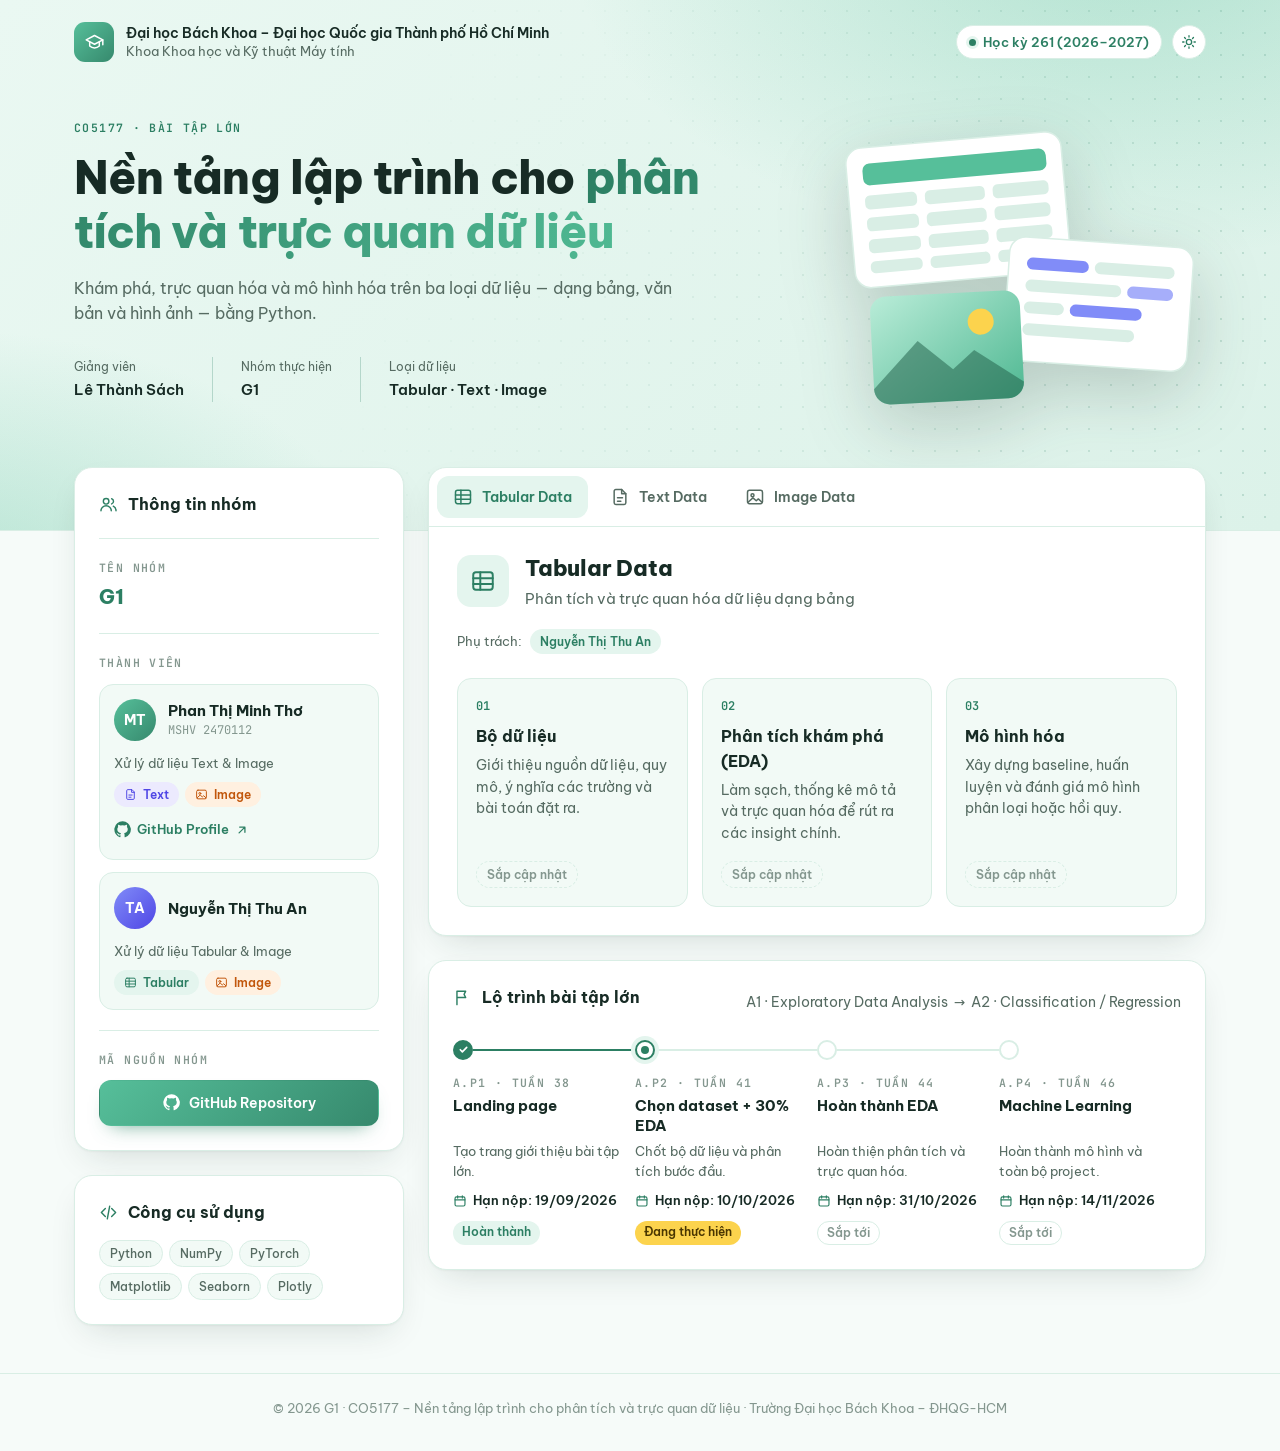
==== commit 5d16ea32: "Align roadmap rows across columns" ====
--- a/index.html
+++ b/index.html
@@ -361,7 +361,8 @@
     .section-head { display: flex; flex-wrap: wrap; align-items: baseline; justify-content: space-between; gap: 6px 16px; }
     .section-head p { font-size: 13.5px; color: var(--muted); }
     .roadmap { list-style: none; display: grid; grid-template-columns: repeat(4, minmax(0, 1fr)); gap: 0; margin: 26px 0 0; padding: 0; }
-    .roadmap li { position: relative; padding: 0 16px 0 0; }
+    .roadmap li { position: relative; display: grid; grid-row: span 6; grid-template-rows: subgrid; padding: 0 16px 0 0; }
+    .roadmap .node, .roadmap .badge { justify-self: start; }
     .roadmap li::before {
       content: "";
       position: absolute; top: 9px; left: 20px; right: 0;
@@ -411,7 +412,7 @@
       .card-pad, .panel { padding: 20px; }
       .steps { grid-template-columns: 1fr; }
       .roadmap { grid-template-columns: 1fr; gap: 0; }
-      .roadmap li { padding: 0 0 22px 34px; }
+      .roadmap li { display: block; padding: 0 0 22px 34px; }
       .roadmap li:last-child { padding-bottom: 0; }
       .roadmap li::before { top: 20px; bottom: 0; left: 9px; right: auto; width: 2px; height: auto; }
       .roadmap .node { position: absolute; left: 0; top: 0; }
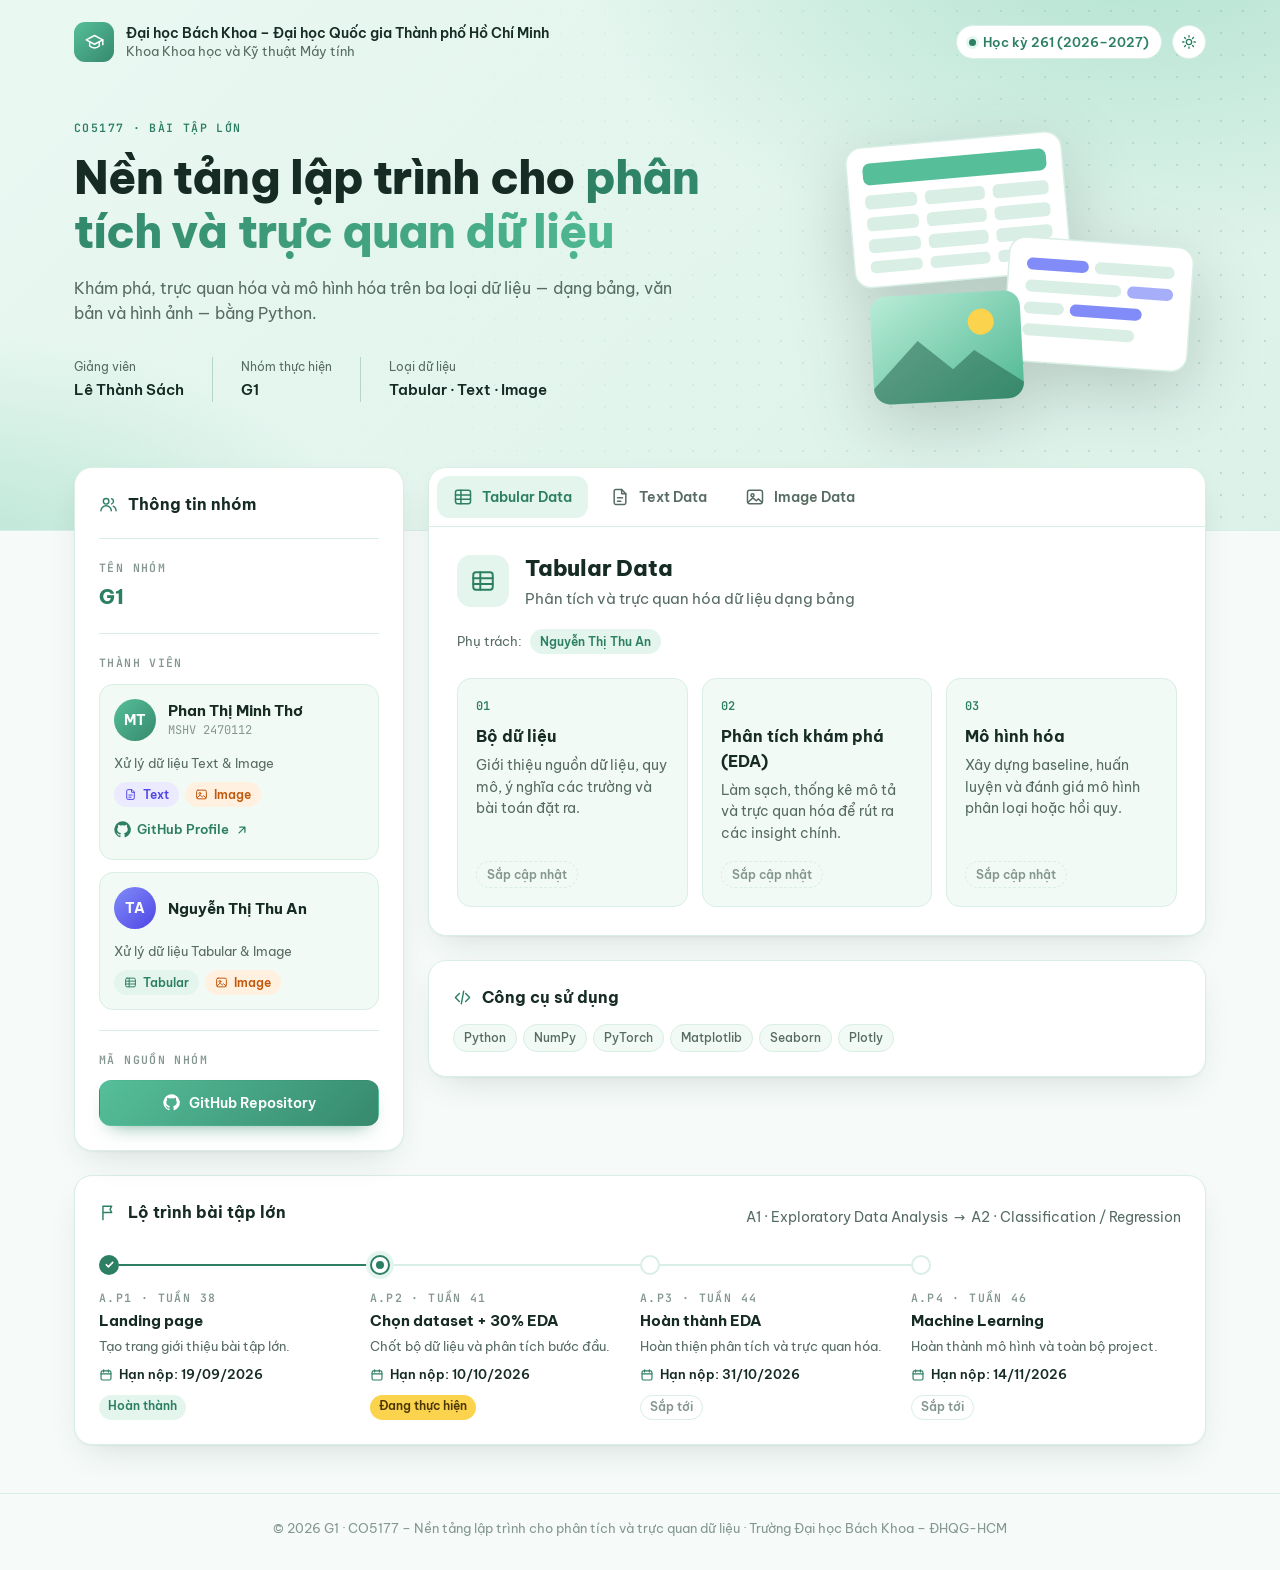
==== commit 46276475: "Make roadmap full width so each line fits without wrapping" ====
--- a/index.html
+++ b/index.html
@@ -360,6 +360,7 @@
     /* ---------- Lộ trình ---------- */
     .section-head { display: flex; flex-wrap: wrap; align-items: baseline; justify-content: space-between; gap: 6px 16px; }
     .section-head p { font-size: 13.5px; color: var(--muted); }
+    .roadmap-card { margin-top: 24px; }
     .roadmap { list-style: none; display: grid; grid-template-columns: repeat(4, minmax(0, 1fr)); gap: 0; margin: 26px 0 0; padding: 0; }
     .roadmap li { position: relative; display: grid; grid-row: span 6; grid-template-rows: subgrid; padding: 0 16px 0 0; }
     .roadmap .node, .roadmap .badge { justify-self: start; }
@@ -397,6 +398,14 @@
     footer { margin-top: 48px; padding: 24px 0 32px; border-top: 1px solid var(--border); font-size: 13px; color: var(--faint); text-align: center; }
 
     /* ---------- Responsive ---------- */
+    @media (max-width: 1179px) {
+      .roadmap { grid-template-columns: 1fr; gap: 0; }
+      .roadmap li { display: block; padding: 0 0 22px 34px; }
+      .roadmap li:last-child { padding-bottom: 0; }
+      .roadmap li::before { top: 20px; bottom: 0; left: 9px; right: auto; width: 2px; height: auto; }
+      .roadmap .node { position: absolute; left: 0; top: 0; }
+      .roadmap .eyebrow { margin-top: 0; }
+    }
     @media (max-width: 980px) {
       .hero-body { grid-template-columns: 1fr; }
       .hero-art { display: none; }
@@ -411,12 +420,6 @@
       .hero-meta > div + div { padding-left: 0; border-left: 0; }
       .card-pad, .panel { padding: 20px; }
       .steps { grid-template-columns: 1fr; }
-      .roadmap { grid-template-columns: 1fr; gap: 0; }
-      .roadmap li { display: block; padding: 0 0 22px 34px; }
-      .roadmap li:last-child { padding-bottom: 0; }
-      .roadmap li::before { top: 20px; bottom: 0; left: 9px; right: auto; width: 2px; height: auto; }
-      .roadmap .node { position: absolute; left: 0; top: 0; }
-      .roadmap .eyebrow { margin-top: 0; }
     }
     @media (prefers-reduced-motion: reduce) {
       * { transition: none !important; scroll-behavior: auto !important; }
@@ -657,11 +660,6 @@
                 <div class="eyebrow label">Mã nguồn nhóm</div>
                 <a class="btn" href="${esc(repoUrl)}" ${ext}>${ICONS.github} ${team.repoUrl ? "GitHub Repository" : "GitHub"}</a>` : ""}
             </div>
-
-            <div class="card card-pad">
-              <h2 class="card-title">${ICONS.tools} Công cụ sử dụng</h2>
-              <div class="chips" style="margin-top:14px">${tools.map((t) => `<span class="chip plain">${esc(t)}</span>`).join("")}</div>
-            </div>
           </aside>
 
           <div class="stack">
@@ -673,23 +671,28 @@
             </div>
 
             <div class="card card-pad">
-              <div class="section-head">
-                <h2 class="card-title">${ICONS.route} Lộ trình bài tập lớn</h2>
-                <p>A1 · Exploratory Data Analysis &nbsp;→&nbsp; A2 · Classification / Regression</p>
-              </div>
-              <ol class="roadmap">
-                ${roadmap.map((r) => `
-                  <li class="${r.status}">
-                    <span class="node">${r.status === "done" ? ICONS.check : ""}</span>
-                    <span class="eyebrow">${esc(r.code)} · ${esc(r.week)}</span>
-                    <h3>${esc(r.title)}</h3>
-                    <p>${esc(r.text)}</p>
-                    ${r.deadline ? `<div class="deadline">${ICONS.calendar} Hạn nộp: ${esc(r.deadline)}</div>` : ""}
-                    <span class="badge">${BADGE[r.status]}</span>
-                  </li>`).join("")}
-              </ol>
+              <h2 class="card-title">${ICONS.tools} Công cụ sử dụng</h2>
+              <div class="chips" style="margin-top:14px">${tools.map((t) => `<span class="chip plain">${esc(t)}</span>`).join("")}</div>
             </div>
           </div>
+        </div>
+
+        <div class="card card-pad roadmap-card">
+          <div class="section-head">
+            <h2 class="card-title">${ICONS.route} Lộ trình bài tập lớn</h2>
+            <p>A1 · Exploratory Data Analysis &nbsp;→&nbsp; A2 · Classification / Regression</p>
+          </div>
+          <ol class="roadmap">
+            ${roadmap.map((r) => `
+              <li class="${r.status}">
+                <span class="node">${r.status === "done" ? ICONS.check : ""}</span>
+                <span class="eyebrow">${esc(r.code)} · ${esc(r.week)}</span>
+                <h3>${esc(r.title)}</h3>
+                <p>${esc(r.text)}</p>
+                ${r.deadline ? `<div class="deadline">${ICONS.calendar} Hạn nộp: ${esc(r.deadline)}</div>` : ""}
+                <span class="badge">${BADGE[r.status]}</span>
+              </li>`).join("")}
+          </ol>
         </div>
       </main>
 
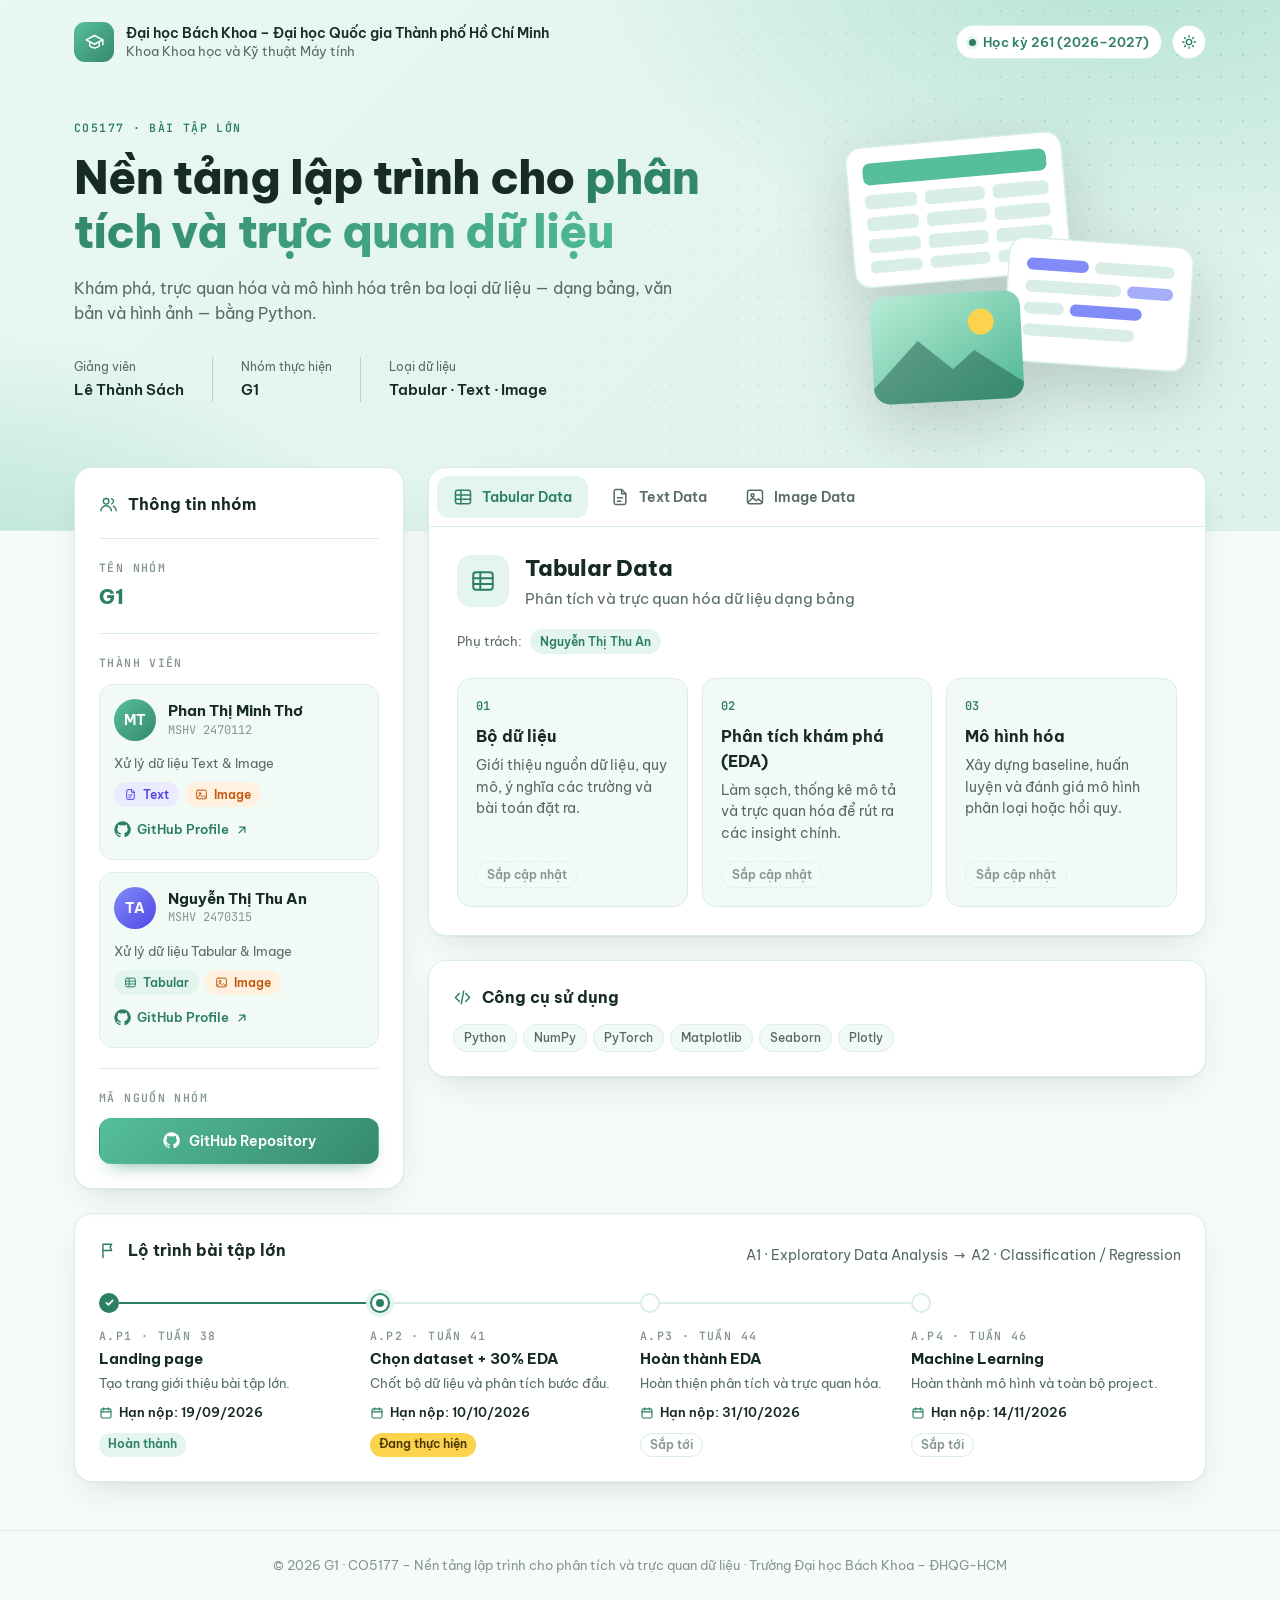
==== commit f0faceb8: "fix: add student info" ====
--- a/index.html
+++ b/index.html
@@ -457,10 +457,10 @@
           },
           {
             name: "Nguyễn Thị Thu An",
-            mshv: "",  // TODO: MSHV
+            mshv: "2470315",  // TODO: MSHV
             role: "Xử lý dữ liệu Tabular & Image",
             topics: ["tabular", "image"],
-            github: "", // TODO: link GitHub
+            github: "https://github.com/an-nguyen-repo", // TODO: link GitHub
           },
         ],
       },
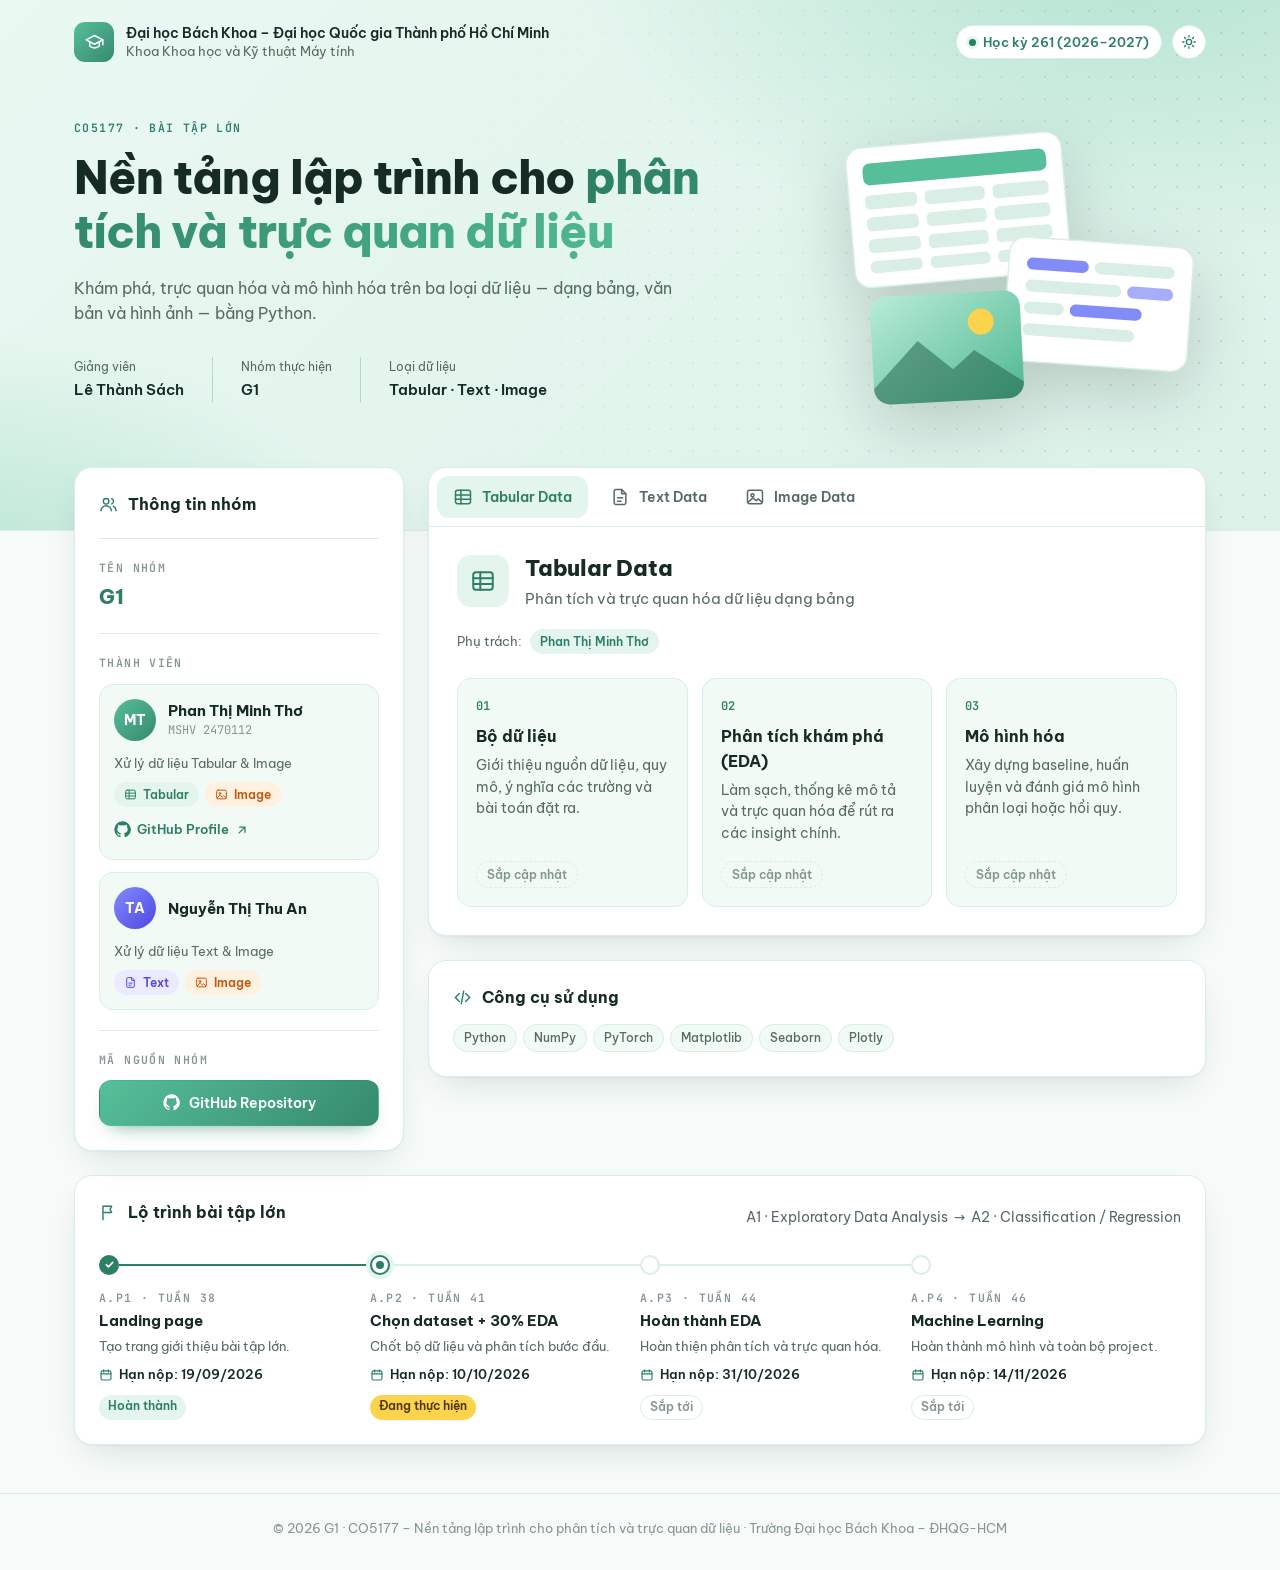
==== commit 61bdd11c: "Swap Tabular and Text roles between members" ====
--- a/index.html
+++ b/index.html
@@ -451,16 +451,16 @@
           {
             name: "Phan Thị Minh Thơ",
             mshv: "2470112",
-            role: "Xử lý dữ liệu Text & Image",
-            topics: ["text", "image"],
+            role: "Xử lý dữ liệu Tabular & Image",
+            topics: ["tabular", "image"],
             github: "https://github.com/minhtho1503",
           },
           {
             name: "Nguyễn Thị Thu An",
-            mshv: "2470315",  // TODO: MSHV
-            role: "Xử lý dữ liệu Tabular & Image",
-            topics: ["tabular", "image"],
-            github: "https://github.com/an-nguyen-repo", // TODO: link GitHub
+            mshv: "",  // TODO: MSHV
+            role: "Xử lý dữ liệu Text & Image",
+            topics: ["text", "image"],
+            github: "", // TODO: link GitHub
           },
         ],
       },
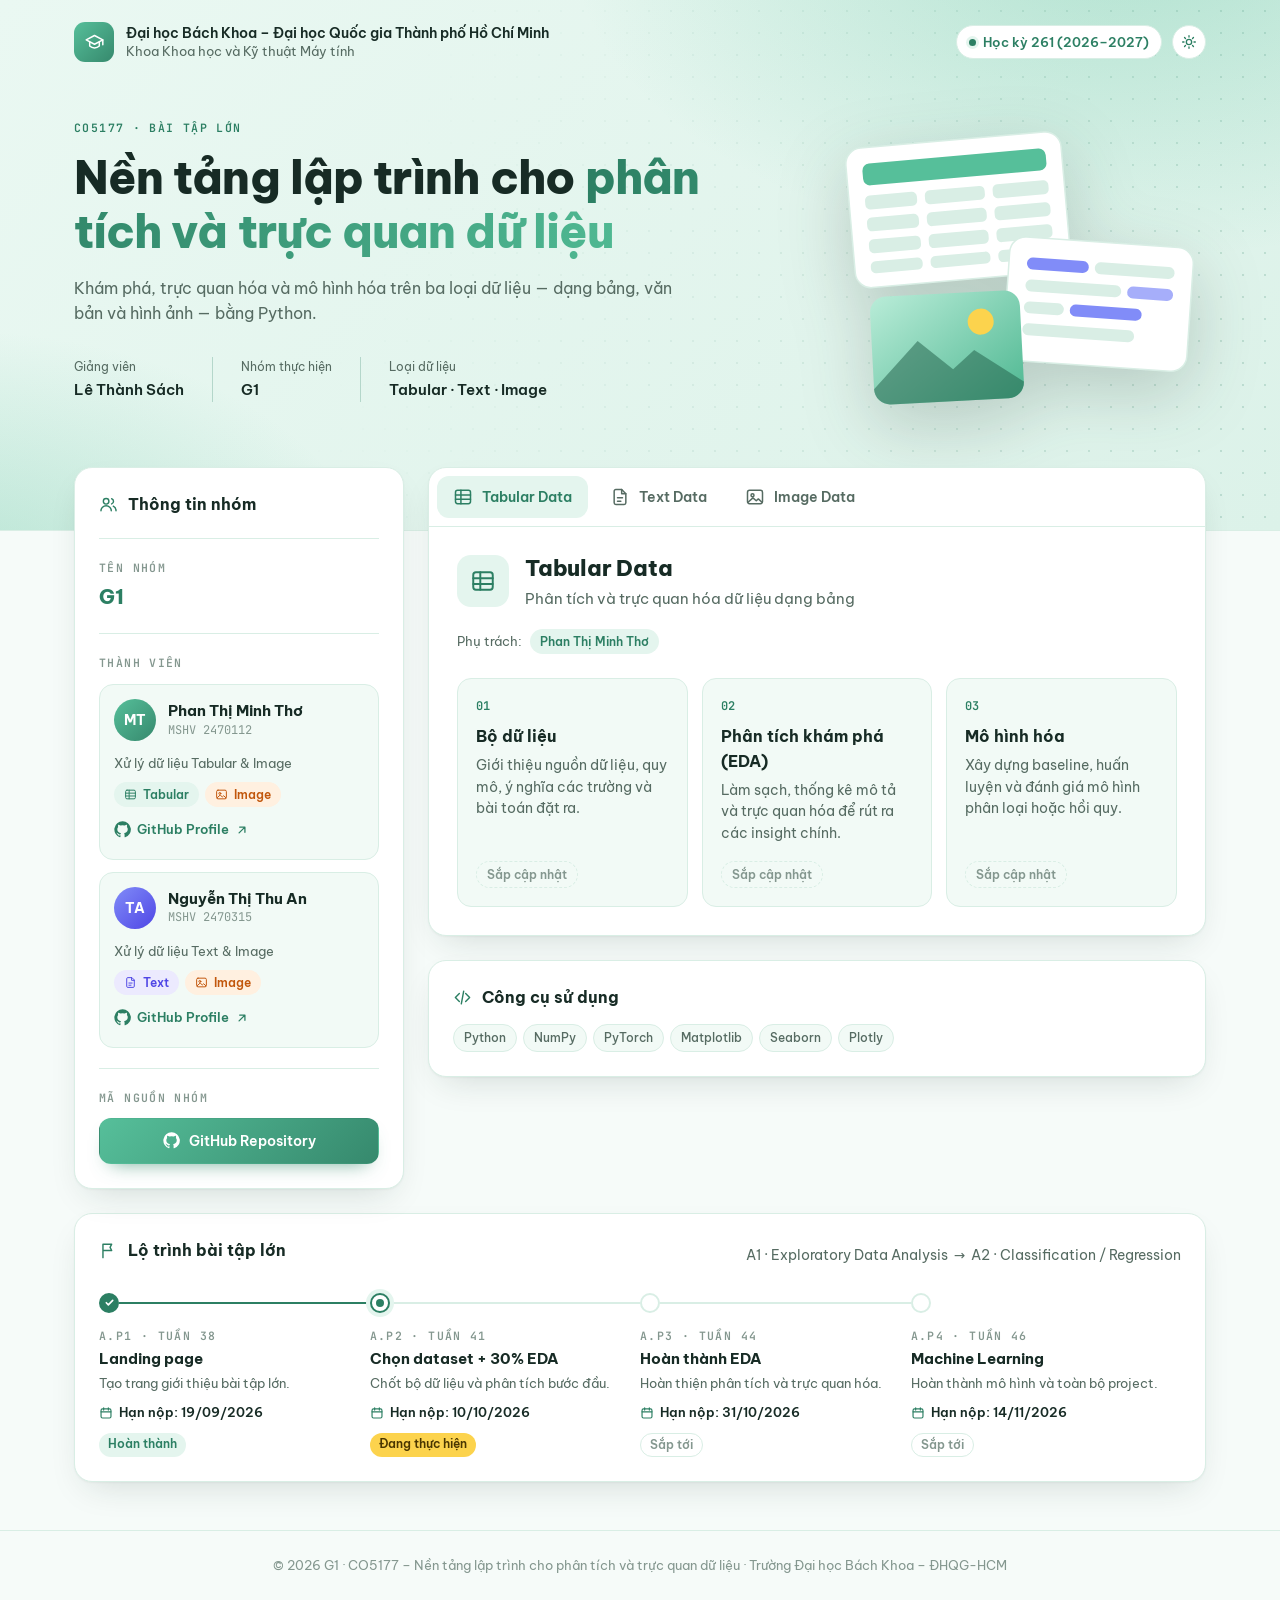
==== commit 89f054e3: "Merge pull request #1 from an-nguyen-repo/fix/student-info Add Thu An's MSHV and GitHub profile; kee" ====
--- a/index.html
+++ b/index.html
@@ -457,10 +457,10 @@
           },
           {
             name: "Nguyễn Thị Thu An",
-            mshv: "",  // TODO: MSHV
+            mshv: "2470315",
             role: "Xử lý dữ liệu Text & Image",
             topics: ["text", "image"],
-            github: "", // TODO: link GitHub
+            github: "https://github.com/an-nguyen-repo",
           },
         ],
       },
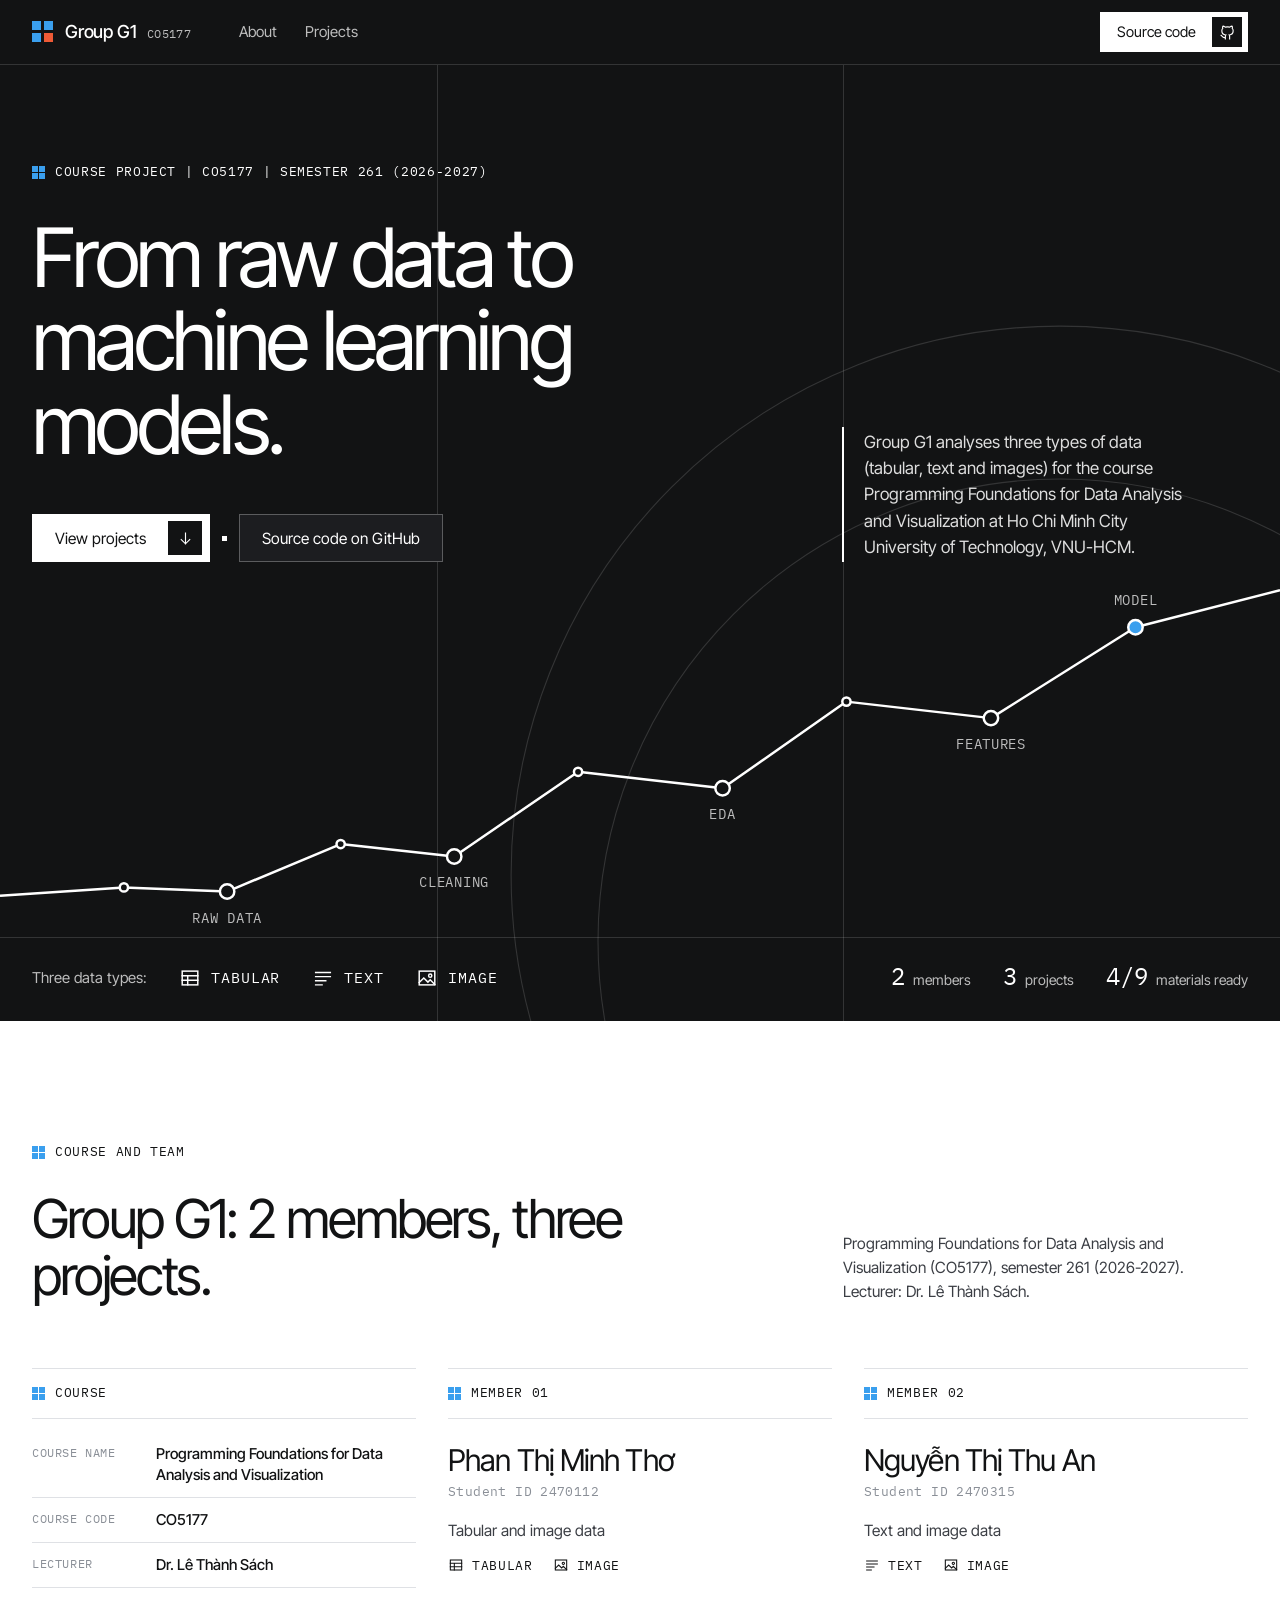
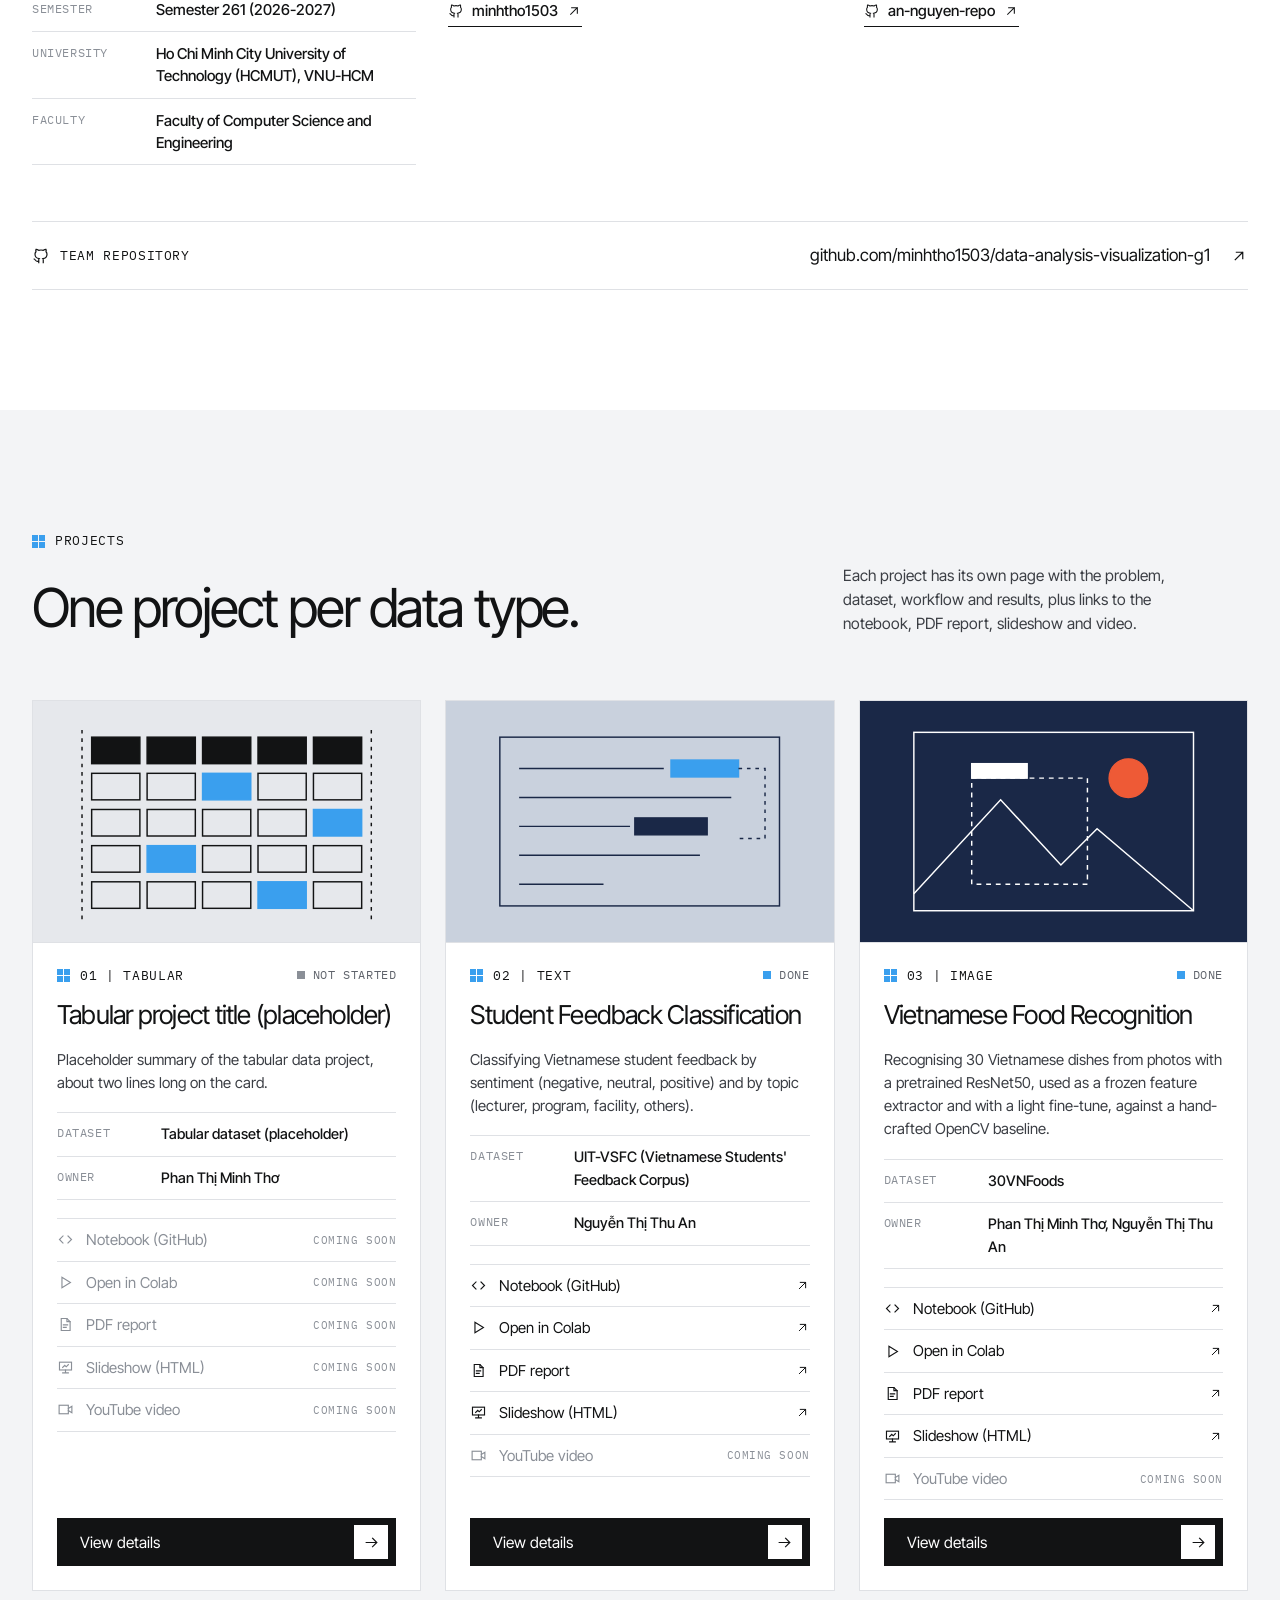
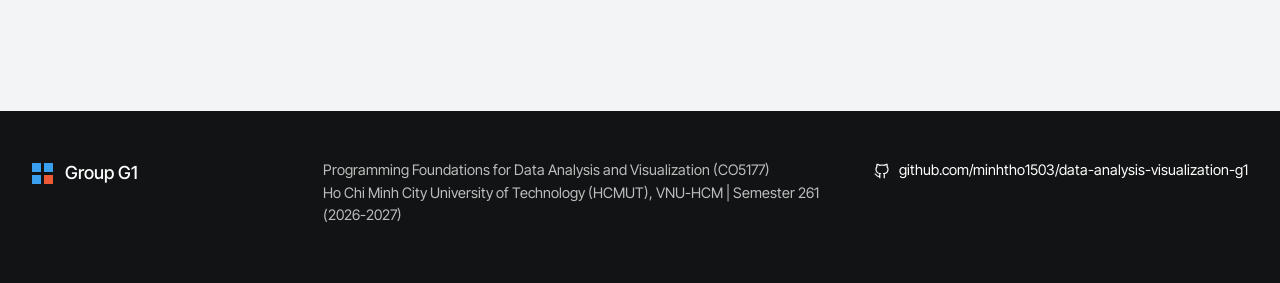
==== commit a2c72863: "Merge 2fb45f97ccf08e7080fcc0667bff4ba3718fdbdb into 89f054e3b55c6ff1c686eb42a4970e611b0f8574" ====
--- a/index.html
+++ b/index.html
@@ -1,738 +1,31 @@
-<!DOCTYPE html>
-<html lang="vi">
+<!doctype html>
+<html lang="en">
 <head>
-  <meta charset="UTF-8">
-  <meta name="viewport" content="width=device-width, initial-scale=1.0">
-  <title>Bài tập lớn CO5177 – Phân tích và trực quan dữ liệu</title>
-  <meta name="description" content="Landing page bài tập lớn môn Nền tảng lập trình cho phân tích và trực quan dữ liệu (CO5177) – Học kỳ 261, Đại học Bách Khoa – ĐHQG-HCM.">
-  <link rel="icon" href="data:image/svg+xml,%3Csvg xmlns='http://www.w3.org/2000/svg' viewBox='0 0 32 32'%3E%3Crect width='32' height='32' rx='8' fill='%2336896d'/%3E%3Cpath d='M8 22v-6m5.3 6V10m5.4 12v-9M24 22v-4' stroke='%23fff' stroke-width='2.6' stroke-linecap='round'/%3E%3C/svg%3E">
+  <meta charset="utf-8">
+  <meta name="viewport" content="width=device-width, initial-scale=1">
+  <title>Group G1 | CO5177</title>
+  <meta name="description" content="CO5177 course project, Programming Foundations for Data Analysis and Visualization, Group G1, HCMUT, semester 261.">
+  <link rel="icon" href="data:image/svg+xml,%3Csvg xmlns='http://www.w3.org/2000/svg' viewBox='0 0 32 32'%3E%3Crect width='32' height='32' rx='6' fill='%2315171c'/%3E%3Crect x='6' y='18' width='5' height='8' fill='%23f2b42f'/%3E%3Crect x='13.5' y='12' width='5' height='14' fill='%232f54eb'/%3E%3Crect x='21' y='6' width='5' height='20' fill='%23d4441f'/%3E%3C/svg%3E">
   <link rel="preconnect" href="https://fonts.googleapis.com">
   <link rel="preconnect" href="https://fonts.gstatic.com" crossorigin>
-  <link href="https://fonts.googleapis.com/css2?family=Be+Vietnam+Pro:wght@400;500;600;700;800&family=JetBrains+Mono:wght@500;600&display=swap" rel="stylesheet">
-
-  <style>
-    /* ---------- Bảng màu ---------- */
-    :root {
-      --bg: #f6fbf9;
-      --surface: #ffffff;
-      --surface-2: #f2faf6;
-      --border: #d9eee5;
-      --text: #172b25;
-      --muted: #566b62;
-      --faint: #84978f;
-      --primary: #2c7f63;
-      --primary-soft: #e4f5ee;
-      --grad: linear-gradient(135deg, #56bf9a, #36896d);
-      --grad-text: linear-gradient(92deg, #2c7f63, #4fb892);
-      --hero: linear-gradient(135deg, #eaf8f2, #dcf2e9);
-      --glow: rgba(86, 191, 154, .34);
-      --dots: rgba(44, 127, 99, .2);
-      --tabular: #2c7f63;
-      --tabular-soft: #e4f5ee;
-      --text-c: #4f46e5;
-      --text-c-soft: #eceafe;
-      --image: #c2570c;
-      --image-soft: #fff0e0;
-      --ok: #2c7f63;
-      --ok-soft: #e4f5ee;
-      --live: #fcd34d;
-      --live-ink: #4a3600;
-      --shadow: 0 1px 2px rgba(23, 43, 37, .04), 0 14px 36px -14px rgba(23, 43, 37, .18);
-      --radius: 18px;
-      --font: "Be Vietnam Pro", system-ui, -apple-system, "Segoe UI", Roboto, sans-serif;
-      --mono: "JetBrains Mono", ui-monospace, SFMono-Regular, Menlo, monospace;
-    }
-    @media (prefers-color-scheme: dark) {
-      :root:not([data-theme="light"]) {
-        --bg: #0a1411;
-        --surface: #101d19;
-        --surface-2: #152620;
-        --border: #213a31;
-        --text: #e7f3ee;
-        --muted: #9eb5ab;
-        --faint: #6f877d;
-        --primary: #6fd6b0;
-        --primary-soft: #143024;
-        --grad: linear-gradient(135deg, #4fb892, #2f7d63);
-        --grad-text: linear-gradient(92deg, #6fd6b0, #a7ecd2);
-        --hero: linear-gradient(135deg, #0d1c17, #12281f);
-        --glow: rgba(86, 191, 154, .2);
-        --dots: rgba(111, 214, 176, .14);
-        --tabular: #6fd6b0;
-        --tabular-soft: #143024;
-        --text-c: #b3b0ff;
-        --text-c-soft: #22224c;
-        --image: #fdba74;
-        --image-soft: #3a2513;
-        --ok: #6fd6b0;
-        --ok-soft: #143024;
-        --shadow: 0 1px 2px rgba(0, 0, 0, .3), 0 14px 36px -14px rgba(0, 0, 0, .6);
-      }
-    }
-    :root[data-theme="dark"] {
-      --bg: #0a1411;
-      --surface: #101d19;
-      --surface-2: #152620;
-      --border: #213a31;
-      --text: #e7f3ee;
-      --muted: #9eb5ab;
-      --faint: #6f877d;
-      --primary: #6fd6b0;
-      --primary-soft: #143024;
-      --grad: linear-gradient(135deg, #4fb892, #2f7d63);
-      --grad-text: linear-gradient(92deg, #6fd6b0, #a7ecd2);
-      --hero: linear-gradient(135deg, #0d1c17, #12281f);
-      --glow: rgba(86, 191, 154, .2);
-      --dots: rgba(111, 214, 176, .14);
-      --tabular: #6fd6b0;
-      --tabular-soft: #143024;
-      --text-c: #b3b0ff;
-      --text-c-soft: #22224c;
-      --image: #fdba74;
-      --image-soft: #3a2513;
-      --ok: #6fd6b0;
-      --ok-soft: #143024;
-      --shadow: 0 1px 2px rgba(0, 0, 0, .3), 0 14px 36px -14px rgba(0, 0, 0, .6);
-    }
-
-    /* ---------- Nền tảng ---------- */
-    *, *::before, *::after { box-sizing: border-box; }
-    html { -webkit-text-size-adjust: 100%; scroll-behavior: smooth; }
-    body {
-      margin: 0;
-      background: var(--bg);
-      color: var(--text);
-      font-family: var(--font);
-      font-size: 15px;
-      line-height: 1.6;
-      -webkit-font-smoothing: antialiased;
-    }
-    h1, h2, h3, p { margin: 0; }
-    a { color: inherit; text-decoration: none; }
-    svg { flex-shrink: 0; }
-    .container { width: 100%; max-width: 1180px; margin: 0 auto; padding: 0 24px; }
-    :focus-visible { outline: 2px solid var(--primary); outline-offset: 2px; border-radius: 6px; }
-
-    [data-topic="tabular"] { --accent: var(--tabular); --accent-soft: var(--tabular-soft); }
-    [data-topic="text"]    { --accent: var(--text-c);  --accent-soft: var(--text-c-soft); }
-    [data-topic="image"]   { --accent: var(--image);   --accent-soft: var(--image-soft); }
-
-    .eyebrow {
-      font-family: var(--mono);
-      font-size: 11.5px;
-      font-weight: 600;
-      letter-spacing: .12em;
-      text-transform: uppercase;
-    }
-
-    /* ---------- Hero ---------- */
-    .hero {
-      position: relative;
-      overflow: hidden;
-      background:
-        radial-gradient(900px 520px at 88% -12%, var(--glow), transparent 62%),
-        radial-gradient(720px 440px at -4% 112%, var(--glow), transparent 60%),
-        var(--hero);
-      border-bottom: 1px solid var(--border);
-      padding: 22px 0 112px;
-    }
-    .hero::before {
-      content: "";
-      position: absolute;
-      inset: 0;
-      background-image: radial-gradient(var(--dots) 1px, transparent 1px);
-      background-size: 22px 22px;
-      -webkit-mask-image: linear-gradient(105deg, transparent 30%, #000 100%);
-      mask-image: linear-gradient(105deg, transparent 30%, #000 100%);
-      pointer-events: none;
-    }
-    .hero > .container { position: relative; }
-
-    .topbar { display: flex; align-items: center; justify-content: space-between; gap: 16px; }
-    .school { display: flex; align-items: center; gap: 12px; min-width: 0; }
-    .school-mark {
-      display: grid; place-items: center;
-      flex-shrink: 0;
-      width: 40px; height: 40px;
-      border-radius: 11px;
-      color: #fff;
-      background: var(--grad);
-    }
-    .school-name { font-size: 13.5px; font-weight: 600; line-height: 1.35; }
-    .school-dept { font-size: 12.5px; color: var(--muted); line-height: 1.35; }
-    .topbar-actions { display: flex; align-items: center; gap: 10px; }
-    .pill {
-      display: inline-flex; align-items: center; gap: 7px;
-      padding: 6px 12px;
-      border-radius: 999px;
-      font-size: 12.5px; font-weight: 600;
-      white-space: nowrap;
-      color: var(--primary);
-      background: var(--surface);
-      border: 1px solid var(--border);
-    }
-    .pill .dot { width: 7px; height: 7px; border-radius: 50%; background: var(--primary); box-shadow: 0 0 0 3px var(--primary-soft); }
-    .icon-btn {
-      display: grid; place-items: center;
-      width: 34px; height: 34px;
-      border-radius: 50%;
-      color: var(--primary);
-      background: var(--surface);
-      border: 1px solid var(--border);
-      cursor: pointer;
-      transition: background .2s;
-    }
-    .icon-btn:hover { background: var(--primary-soft); }
-    .icon-btn .moon { display: none; }
-    :root[data-theme="dark"] .icon-btn .sun { display: none; }
-    :root[data-theme="dark"] .icon-btn .moon { display: block; }
-    @media (prefers-color-scheme: dark) {
-      :root:not([data-theme="light"]) .icon-btn .sun { display: none; }
-      :root:not([data-theme="light"]) .icon-btn .moon { display: block; }
-    }
-
-    .hero-body {
-      display: grid;
-      grid-template-columns: minmax(0, 1fr) 380px;
-      align-items: center;
-      gap: 40px;
-      margin-top: 56px;
-    }
-    .hero .eyebrow { color: var(--primary); }
-    .hero h1 {
-      margin-top: 14px;
-      font-size: clamp(28px, 4.3vw, 46px);
-      font-weight: 800;
-      line-height: 1.16;
-      letter-spacing: -.02em;
-      text-wrap: balance;
-    }
-    .hero h1 em {
-      font-style: normal;
-      background: var(--grad-text);
-      -webkit-background-clip: text;
-      background-clip: text;
-      color: transparent;
-    }
-    .lede { margin-top: 18px; max-width: 56ch; font-size: 16px; color: var(--muted); }
-    .hero-meta { display: flex; flex-wrap: wrap; gap: 28px; margin-top: 30px; }
-    .hero-meta dt { font-size: 12px; color: var(--muted); }
-    .hero-meta dd { margin: 2px 0 0; font-size: 15px; font-weight: 600; }
-    .hero-meta > div + div { padding-left: 28px; border-left: 1px solid color-mix(in srgb, var(--primary) 26%, transparent); }
-    .hero-art { width: 100%; height: auto; filter: drop-shadow(0 22px 34px rgba(23, 43, 37, .2)); }
-    .a-card { fill: var(--surface); stroke: var(--border); stroke-width: 1.5; }
-    .a-cell { fill: var(--border); }
-    .a-head { fill: #56bf9a; }
-    .a-token { fill: #818cf8; }
-
-    /* ---------- Bố cục chính ---------- */
-    .layout {
-      display: grid;
-      grid-template-columns: 330px minmax(0, 1fr);
-      align-items: start;
-      gap: 24px;
-      margin-top: -64px;
-      position: relative;
-    }
-    .stack { display: grid; gap: 24px; min-width: 0; }
-    .card {
-      background: var(--surface);
-      border: 1px solid var(--border);
-      border-radius: var(--radius);
-      box-shadow: var(--shadow);
-    }
-    .card-pad { padding: 24px; }
-    .card-title { display: flex; align-items: center; gap: 10px; font-size: 16px; font-weight: 700; }
-    .card-title svg { color: var(--primary); }
-    .label { color: var(--faint); }
-
-    /* ---------- Sidebar: nhóm ---------- */
-    .team-name { margin-top: 4px; font-size: 20px; font-weight: 800; letter-spacing: -.01em; color: var(--primary); }
-    .divider { height: 1px; background: var(--border); margin: 20px 0; }
-    .members { display: grid; gap: 12px; margin-top: 12px; }
-    .member { padding: 14px; background: var(--surface-2); border: 1px solid var(--border); border-radius: 14px; }
-    .member-head { display: flex; align-items: center; gap: 12px; }
-    .avatar {
-      display: grid; place-items: center;
-      width: 42px; height: 42px;
-      border-radius: 50%;
-      color: #fff;
-      font-size: 14px; font-weight: 700; letter-spacing: .02em;
-    }
-    .member:nth-child(odd) .avatar  { background: linear-gradient(135deg, #56bf9a, #36896d); }
-    .member:nth-child(even) .avatar { background: linear-gradient(135deg, #818cf8, #4f46e5); }
-    .member-name { font-weight: 700; line-height: 1.3; }
-    .member-id { font-family: var(--mono); font-size: 12px; color: var(--faint); }
-    .member-role { margin-top: 12px; font-size: 13px; color: var(--muted); }
-    .chips { display: flex; flex-wrap: wrap; gap: 6px; margin-top: 8px; }
-    .chip {
-      display: inline-flex; align-items: center; gap: 6px;
-      padding: 3px 10px;
-      border-radius: 999px;
-      font-size: 12px; font-weight: 600;
-      color: var(--accent, var(--muted));
-      background: var(--accent-soft, var(--surface-2));
-    }
-    .chip.plain { border: 1px solid var(--border); font-weight: 500; }
-    .link {
-      display: inline-flex; align-items: center; gap: 6px;
-      margin-top: 12px;
-      font-size: 13px; font-weight: 600;
-      color: var(--primary);
-    }
-    .link:hover { text-decoration: underline; text-underline-offset: 3px; }
-    .btn {
-      display: flex; align-items: center; justify-content: center; gap: 9px;
-      width: 100%;
-      margin-top: 10px;
-      padding: 11px 16px;
-      border-radius: 12px;
-      font-size: 14px; font-weight: 600;
-      color: #fff;
-      background: var(--grad);
-      border: 1px solid transparent;
-      box-shadow: 0 10px 20px -12px rgba(54, 137, 109, .8);
-      transition: transform .15s, box-shadow .2s;
-    }
-    .btn:hover { transform: translateY(-1px); box-shadow: 0 14px 24px -12px rgba(54, 137, 109, .9); }
-
-    /* ---------- Tabs ---------- */
-    .tabs {
-      display: flex; gap: 6px;
-      padding: 8px;
-      border-bottom: 1px solid var(--border);
-      overflow-x: auto;
-      scrollbar-width: none;
-    }
-    .tabs::-webkit-scrollbar { display: none; }
-    .tab {
-      display: inline-flex; align-items: center; gap: 9px;
-      padding: 10px 16px;
-      border: 0; border-radius: 12px;
-      background: transparent;
-      color: var(--muted);
-      font: inherit; font-size: 14px; font-weight: 600;
-      white-space: nowrap;
-      cursor: pointer;
-      transition: background .2s, color .2s;
-    }
-    .tab:hover { background: var(--surface-2); color: var(--text); }
-    .tab[aria-selected="true"] { background: var(--accent-soft); color: var(--accent); }
-
-    .panel { padding: 28px; }
-    .panel[hidden] { display: none; }
-    .panel-head { display: flex; align-items: flex-start; gap: 16px; }
-    .panel-icon {
-      display: grid; place-items: center;
-      width: 52px; height: 52px;
-      border-radius: 14px;
-      color: var(--accent);
-      background: var(--accent-soft);
-    }
-    .panel-head h2 { font-size: 22px; font-weight: 800; letter-spacing: -.01em; line-height: 1.25; }
-    .panel-head p { margin-top: 4px; color: var(--muted); }
-    .owners { display: flex; flex-wrap: wrap; align-items: center; gap: 8px; margin-top: 18px; font-size: 13px; color: var(--muted); }
-    .steps { display: grid; grid-template-columns: repeat(3, minmax(0, 1fr)); gap: 14px; margin-top: 24px; }
-    .step {
-      display: flex; flex-direction: column;
-      padding: 18px;
-      background: var(--surface-2);
-      border: 1px solid var(--border);
-      border-radius: 14px;
-      transition: border-color .2s, transform .2s;
-    }
-    a.step:hover { border-color: var(--accent); transform: translateY(-2px); }
-    .step-no { font-family: var(--mono); font-size: 12px; font-weight: 600; color: var(--accent); }
-    .step h3 { margin-top: 8px; font-size: 15.5px; font-weight: 700; }
-    .step p { margin-top: 6px; font-size: 13.5px; color: var(--muted); flex: 1; }
-    .status {
-      display: inline-flex; align-items: center; gap: 7px;
-      align-self: flex-start;
-      margin-top: 16px;
-      padding: 3px 10px;
-      border-radius: 999px;
-      font-size: 12px; font-weight: 600;
-      color: var(--faint);
-      border: 1px dashed var(--border);
-    }
-    .status.live { color: var(--accent); background: var(--accent-soft); border: 0; }
-
-    /* ---------- Lộ trình ---------- */
-    .section-head { display: flex; flex-wrap: wrap; align-items: baseline; justify-content: space-between; gap: 6px 16px; }
-    .section-head p { font-size: 13.5px; color: var(--muted); }
-    .roadmap-card { margin-top: 24px; }
-    .roadmap { list-style: none; display: grid; grid-template-columns: repeat(4, minmax(0, 1fr)); gap: 0; margin: 26px 0 0; padding: 0; }
-    .roadmap li { position: relative; display: grid; grid-row: span 6; grid-template-rows: subgrid; padding: 0 16px 0 0; }
-    .roadmap .node, .roadmap .badge { justify-self: start; }
-    .roadmap li::before {
-      content: "";
-      position: absolute; top: 9px; left: 20px; right: 0;
-      height: 2px;
-      background: var(--border);
-    }
-    .roadmap li:last-child::before { display: none; }
-    .roadmap li.done::before { background: var(--ok); }
-    .node {
-      position: relative;
-      display: grid; place-items: center;
-      width: 20px; height: 20px;
-      border-radius: 50%;
-      background: var(--surface);
-      border: 2px solid var(--border);
-      color: var(--surface);
-    }
-    .done .node { background: var(--ok); border-color: var(--ok); }
-    .next .node { border-color: var(--primary); box-shadow: 0 0 0 4px var(--primary-soft); }
-    .next .node::after { content: ""; width: 8px; height: 8px; border-radius: 50%; background: var(--primary); }
-    .roadmap .eyebrow { display: block; margin-top: 14px; color: var(--faint); }
-    .roadmap h3 { margin-top: 4px; font-size: 15px; font-weight: 700; line-height: 1.35; }
-    .roadmap p { margin-top: 4px; font-size: 13px; color: var(--muted); }
-    .deadline { display: flex; align-items: center; gap: 6px; margin-top: 8px; font-size: 13px; font-weight: 600; }
-    .deadline svg { color: var(--primary); }
-    .badge { display: inline-block; margin-top: 10px; padding: 2px 9px; border-radius: 999px; font-size: 11.5px; font-weight: 600; }
-    .done .badge { color: var(--ok); background: var(--ok-soft); }
-    .next .badge { color: var(--live-ink); background: var(--live); }
-    .todo .badge { color: var(--faint); border: 1px solid var(--border); }
-
-    /* ---------- Footer ---------- */
-    footer { margin-top: 48px; padding: 24px 0 32px; border-top: 1px solid var(--border); font-size: 13px; color: var(--faint); text-align: center; }
-
-    /* ---------- Responsive ---------- */
-    @media (max-width: 1179px) {
-      .roadmap { grid-template-columns: 1fr; gap: 0; }
-      .roadmap li { display: block; padding: 0 0 22px 34px; }
-      .roadmap li:last-child { padding-bottom: 0; }
-      .roadmap li::before { top: 20px; bottom: 0; left: 9px; right: auto; width: 2px; height: auto; }
-      .roadmap .node { position: absolute; left: 0; top: 0; }
-      .roadmap .eyebrow { margin-top: 0; }
-    }
-    @media (max-width: 980px) {
-      .hero-body { grid-template-columns: 1fr; }
-      .hero-art { display: none; }
-      .layout { grid-template-columns: 1fr; }
-    }
-    @media (max-width: 640px) {
-      .container { padding: 0 16px; }
-      .hero { padding-bottom: 96px; }
-      .hero-body { margin-top: 36px; }
-      .school-dept { display: none; }
-      .hero-meta { gap: 16px 28px; }
-      .hero-meta > div + div { padding-left: 0; border-left: 0; }
-      .card-pad, .panel { padding: 20px; }
-      .steps { grid-template-columns: 1fr; }
-    }
-    @media (prefers-reduced-motion: reduce) {
-      * { transition: none !important; scroll-behavior: auto !important; }
-    }
-  </style>
+  <link href="https://fonts.googleapis.com/css2?family=Inter+Tight:wght@400;500;600&family=IBM+Plex+Mono:wght@400;500&display=swap" rel="stylesheet">
+  <link rel="stylesheet" href="assets/css/style.css">
 </head>
-<body>
-  <div id="app"></div>
-
-  <script>
-    /* =====================================================================
-       THÔNG TIN CẦN CHỈNH SỬA — chỉ cần sửa trong khối CONFIG này.
-       Trường nào để trống ("") thì trang sẽ tự ẩn phần tương ứng.
-       ===================================================================== */
-    const CONFIG = {
-      course: {
-        school: "Đại học Bách Khoa – Đại học Quốc gia Thành phố Hồ Chí Minh",
-        faculty: "Khoa Khoa học và Kỹ thuật Máy tính",
-        code: "CO5177",
-        name: "Nền tảng lập trình cho phân tích và trực quan dữ liệu",
-        teacher: "Lê Thành Sách",
-        semester: "Học kỳ 261 (2026–2027)",
-      },
-
-      team: {
-        name: "G1",
-        repoUrl: "https://github.com/minhtho1503/data-analysis-visualization-g1",
-        members: [
-          {
-            name: "Phan Thị Minh Thơ",
-            mshv: "2470112",
-            role: "Xử lý dữ liệu Tabular & Image",
-            topics: ["tabular", "image"],
-            github: "https://github.com/minhtho1503",
-          },
-          {
-            name: "Nguyễn Thị Thu An",
-            mshv: "2470315",
-            role: "Xử lý dữ liệu Text & Image",
-            topics: ["text", "image"],
-            github: "https://github.com/an-nguyen-repo",
-          },
-        ],
-      },
-
-      // Mỗi loại dữ liệu là một tab. Điền link (notebook, báo cáo, dataset...) khi có kết quả.
-      topics: [
-        {
-          id: "tabular",
-          title: "Tabular Data",
-          description: "Phân tích và trực quan hóa dữ liệu dạng bảng",
-          links: { dataset: "", eda: "", model: "" },
-        },
-        {
-          id: "text",
-          title: "Text Data",
-          description: "Xử lý và phân tích dữ liệu văn bản",
-          links: { dataset: "", eda: "", model: "" },
-        },
-        {
-          id: "image",
-          title: "Image Data",
-          description: "Xử lý và trực quan hóa dữ liệu hình ảnh",
-          links: { dataset: "", eda: "", model: "" },
-        },
-      ],
-
-      steps: [
-        { key: "dataset", title: "Bộ dữ liệu", text: "Giới thiệu nguồn dữ liệu, quy mô, ý nghĩa các trường và bài toán đặt ra." },
-        { key: "eda", title: "Phân tích khám phá (EDA)", text: "Làm sạch, thống kê mô tả và trực quan hóa để rút ra các insight chính." },
-        { key: "model", title: "Mô hình hóa", text: "Xây dựng baseline, huấn luyện và đánh giá mô hình phân loại hoặc hồi quy." },
-      ],
-
-      // status: "done" (hoàn thành) | "next" (đang thực hiện) | "todo" (sắp tới)
-      // deadline: ngày hạn nộp, để trống ("") thì trang sẽ ẩn dòng này
-      roadmap: [
-        { code: "A.P1", week: "Tuần 38", deadline: "19/09/2026", title: "Landing page", text: "Tạo trang giới thiệu bài tập lớn.", status: "done" },
-        { code: "A.P2", week: "Tuần 41", deadline: "10/10/2026", title: "Chọn dataset + 30% EDA", text: "Chốt bộ dữ liệu và phân tích bước đầu.", status: "next" },
-        { code: "A.P3", week: "Tuần 44", deadline: "31/10/2026", title: "Hoàn thành EDA", text: "Hoàn thiện phân tích và trực quan hóa.", status: "todo" },
-        { code: "A.P4", week: "Tuần 46", deadline: "14/11/2026", title: "Machine Learning", text: "Hoàn thành mô hình và toàn bộ project.", status: "todo" },
-      ],
-
-      tools: ["Python", "NumPy", "PyTorch", "Matplotlib", "Seaborn", "Plotly"],
-    };
-    /* ===================== HẾT PHẦN CẦN CHỈNH SỬA ===================== */
-
-    const ICONS = {
-      tabular: '<svg width="20" height="20" viewBox="0 0 24 24" fill="none" stroke="currentColor" stroke-width="1.8" stroke-linecap="round" stroke-linejoin="round"><rect x="3" y="4" width="18" height="16" rx="2.5"/><path d="M3 9.5h18M3 14.75h18M9.5 4v16"/></svg>',
-      text: '<svg width="20" height="20" viewBox="0 0 24 24" fill="none" stroke="currentColor" stroke-width="1.8" stroke-linecap="round" stroke-linejoin="round"><path d="M14 3H7a2 2 0 0 0-2 2v14a2 2 0 0 0 2 2h10a2 2 0 0 0 2-2V8z"/><path d="M14 3v5h5M9 13h6M9 17h4"/></svg>',
-      image: '<svg width="20" height="20" viewBox="0 0 24 24" fill="none" stroke="currentColor" stroke-width="1.8" stroke-linecap="round" stroke-linejoin="round"><rect x="3" y="4" width="18" height="16" rx="2.5"/><circle cx="9" cy="10" r="1.8"/><path d="m4 18 5.5-5 4 3.5 2.5-2.2 4 3.7"/></svg>',
-      github: '<svg width="17" height="17" viewBox="0 0 24 24" fill="currentColor"><path d="M12 .5a11.5 11.5 0 0 0-3.64 22.41c.58.1.79-.25.79-.55v-2.1c-3.2.7-3.88-1.36-3.88-1.36-.52-1.33-1.28-1.69-1.28-1.69-1.05-.71.08-.7.08-.7 1.16.08 1.77 1.19 1.77 1.19 1.03 1.76 2.7 1.25 3.36.96.1-.75.4-1.25.73-1.54-2.55-.29-5.24-1.28-5.24-5.68 0-1.26.45-2.28 1.19-3.09-.12-.29-.52-1.46.11-3.04 0 0 .97-.31 3.17 1.18a11 11 0 0 1 5.78 0c2.2-1.49 3.17-1.18 3.17-1.18.63 1.58.23 2.75.11 3.04.74.81 1.19 1.83 1.19 3.09 0 4.41-2.69 5.39-5.25 5.67.41.36.78 1.06.78 2.14v3.17c0 .31.21.66.8.55A11.5 11.5 0 0 0 12 .5z"/></svg>',
-      team: '<svg width="19" height="19" viewBox="0 0 24 24" fill="none" stroke="currentColor" stroke-width="1.8" stroke-linecap="round" stroke-linejoin="round"><circle cx="9" cy="8" r="3.5"/><path d="M2.5 20a6.5 6.5 0 0 1 13 0M16 4.7a3.5 3.5 0 0 1 0 6.6M18 14.2a6.5 6.5 0 0 1 3.5 5.8"/></svg>',
-      tools: '<svg width="19" height="19" viewBox="0 0 24 24" fill="none" stroke="currentColor" stroke-width="1.8" stroke-linecap="round" stroke-linejoin="round"><path d="m8 7-5 5 5 5M16 7l5 5-5 5M13.5 4l-3 16"/></svg>',
-      route: '<svg width="19" height="19" viewBox="0 0 24 24" fill="none" stroke="currentColor" stroke-width="1.8" stroke-linecap="round" stroke-linejoin="round"><path d="M5 21V4M5 4h11l-2 4 2 4H5"/></svg>',
-      arrow: '<svg width="14" height="14" viewBox="0 0 24 24" fill="none" stroke="currentColor" stroke-width="2.2" stroke-linecap="round" stroke-linejoin="round"><path d="M7 17 17 7M8 7h9v9"/></svg>',
-      calendar: '<svg width="14" height="14" viewBox="0 0 24 24" fill="none" stroke="currentColor" stroke-width="2" stroke-linecap="round" stroke-linejoin="round"><rect x="3.5" y="5" width="17" height="15.5" rx="2.5"/><path d="M3.5 10h17M8 3v4M16 3v4"/></svg>',
-      check: '<svg width="11" height="11" viewBox="0 0 24 24" fill="none" stroke="currentColor" stroke-width="3.6" stroke-linecap="round" stroke-linejoin="round"><path d="m5 12.5 4.5 4.5L19 7.5"/></svg>',
-      school: '<svg width="21" height="21" viewBox="0 0 24 24" fill="none" stroke="currentColor" stroke-width="1.7" stroke-linecap="round" stroke-linejoin="round"><path d="m2.5 9 9.5-5 9.5 5-9.5 5z"/><path d="M6.5 11.5V16c1.6 1.5 3.4 2.2 5.5 2.2s3.9-.7 5.5-2.200v-4.500M21.5 9v5.5"/></svg>',
-      sun: '<svg class="sun" width="16" height="16" viewBox="0 0 24 24" fill="none" stroke="currentColor" stroke-width="2" stroke-linecap="round"><circle cx="12" cy="12" r="4"/><path d="M12 2.5v2M12 19.500v2M2.5 12h2M19.5 12h2M5.3 5.300l1.4 1.400M17.3 17.300l1.4 1.400M5.3 18.700l1.4-1.400M17.3 6.700l1.4-1.4"/></svg>',
-      moon: '<svg class="moon" width="16" height="16" viewBox="0 0 24 24" fill="none" stroke="currentColor" stroke-width="2" stroke-linecap="round" stroke-linejoin="round"><path d="M20.5 14.200A8.5 8.5 0 0 1 9.8 3.500a8.5 8.5 0 1 0 10.7 10.700z"/></svg>',
-    };
-
-    const HERO_ART = `
-      <svg class="hero-art" viewBox="0 0 380 300" fill="none" aria-hidden="true">
-        <defs>
-          <linearGradient id="g-img" x1="0" y1="0" x2="1" y2="1"><stop stop-color="#b9ecd8"/><stop offset="1" stop-color="#4fb892"/></linearGradient>
-        </defs>
-        <g transform="rotate(-5 130 90)">
-          <rect class="a-card" x="24" y="22" width="216" height="140" rx="16"/>
-          <rect class="a-head" x="40" y="38" width="184" height="22" rx="7"/>
-          <g class="a-cell">
-            <rect x="40" y="70" width="52" height="14" rx="5"/><rect x="100" y="70" width="60" height="14" rx="5"/><rect x="168" y="70" width="56" height="14" rx="5"/>
-            <rect x="40" y="92" width="52" height="14" rx="5"/><rect x="100" y="92" width="60" height="14" rx="5"/><rect x="168" y="92" width="56" height="14" rx="5"/>
-            <rect x="40" y="114" width="52" height="14" rx="5"/><rect x="100" y="114" width="60" height="14" rx="5"/><rect x="168" y="114" width="56" height="14" rx="5"/>
-            <rect x="40" y="136" width="52" height="12" rx="5"/><rect x="100" y="136" width="60" height="12" rx="5"/><rect x="168" y="136" width="56" height="12" rx="5"/>
-          </g>
-        </g>
-        <g transform="rotate(4 270 190)">
-          <rect class="a-card" x="180" y="124" width="184" height="124" rx="16"/>
-          <rect class="a-token" x="198" y="144" width="62" height="12" rx="6"/>
-          <rect class="a-cell" x="266" y="144" width="80" height="12" rx="6"/>
-          <rect class="a-cell" x="198" y="166" width="96" height="12" rx="6"/>
-          <rect class="a-token" x="300" y="166" width="46" height="12" rx="6" fill-opacity=".7"/>
-          <rect class="a-cell" x="198" y="188" width="40" height="12" rx="6"/>
-          <rect class="a-token" x="244" y="188" width="72" height="12" rx="6"/>
-          <rect class="a-cell" x="198" y="210" width="112" height="12" rx="6"/>
-        </g>
-        <g transform="rotate(-3 110 230)">
-          <rect x="46" y="176" width="150" height="108" rx="16" fill="url(#g-img)"/>
-          <circle cx="156" cy="206" r="13" fill="#fcd34d"/>
-          <path d="M46 268 92 222l34 30 22-18 48 34a16 16 0 0 1-16 16H62a16 16 0 0 1-16-16z" fill="#1f5c47" fill-opacity=".5"/>
-        </g>
-      </svg>`;
-
-    const esc = (s) => String(s).replace(/[&<>"']/g, (c) => ({ "&": "&amp;", "<": "&lt;", ">": "&gt;", '"': "&quot;", "'": "&#39;" }[c]));
-    const initials = (name) => name.trim().split(/\s+/).slice(-2).map((w) => w[0]).join("").toUpperCase();
-    const shortName = (name) => name.trim().split(/\s+/).slice(-2).join(" ");
-    const topicById = (id) => CONFIG.topics.find((t) => t.id === id);
-    const ext = 'target="_blank" rel="noopener"';
-
-    const { course, team, topics, steps, roadmap, tools } = CONFIG;
-    const teamLabel = team.name || team.members.map((m) => shortName(m.name)).join(" & ");
-    const repoUrl = team.repoUrl || (team.members.find((m) => m.github) || {}).github || "";
-
-    const memberHtml = (m) => `
-      <div class="member">
-        <div class="member-head">
-          <div class="avatar" aria-hidden="true">${esc(initials(m.name))}</div>
-          <div>
-            <div class="member-name">${esc(m.name)}</div>
-            ${m.mshv ? `<div class="member-id">MSHV ${esc(m.mshv)}</div>` : ""}
-          </div>
-        </div>
-        <div class="member-role">${esc(m.role)}</div>
-        <div class="chips">
-          ${m.topics.map((id) => `<span class="chip" data-topic="${id}">${ICONS[id].replace(/width="20" height="20"/, 'width="13" height="13"')}${esc(topicById(id).title.replace(" Data", ""))}</span>`).join("")}
-        </div>
-        ${m.github ? `<a class="link" href="${esc(m.github)}" ${ext}>${ICONS.github} GitHub Profile ${ICONS.arrow}</a>` : ""}
-      </div>`;
-
-    const stepHtml = (topic, s, i) => {
-      const href = topic.links[s.key];
-      const tag = href ? "a" : "div";
-      return `
-        <${tag} class="step" ${href ? `href="${esc(href)}" ${ext}` : ""}>
-          <span class="step-no">0${i + 1}</span>
-          <h3>${esc(s.title)}</h3>
-          <p>${esc(s.text)}</p>
-          <span class="status ${href ? "live" : ""}">${href ? `Xem chi tiết ${ICONS.arrow}` : "Sắp cập nhật"}</span>
-        </${tag}>`;
-    };
-
-    const panelHtml = (t, i) => {
-      const owners = team.members.filter((m) => m.topics.includes(t.id));
-      return `
-        <section class="panel" id="panel-${t.id}" role="tabpanel" aria-labelledby="tab-${t.id}" data-topic="${t.id}" ${i ? "hidden" : ""}>
-          <div class="panel-head">
-            <div class="panel-icon">${ICONS[t.id].replace(/width="20" height="20"/, 'width="26" height="26"')}</div>
-            <div>
-              <h2>${esc(t.title)}</h2>
-              <p>${esc(t.description)}</p>
-            </div>
-          </div>
-          <div class="owners">
-            <span>Phụ trách:</span>
-            ${owners.map((m) => `<span class="chip">${esc(m.name)}</span>`).join("")}
-          </div>
-          <div class="steps">${steps.map((s, n) => stepHtml(t, s, n)).join("")}</div>
-        </section>`;
-    };
-
-    const BADGE = { done: "Hoàn thành", next: "Đang thực hiện", todo: "Sắp tới" };
-
-    document.getElementById("app").innerHTML = `
-      <header class="hero">
-        <div class="container">
-          <div class="topbar">
-            <div class="school">
-              <div class="school-mark">${ICONS.school}</div>
-              <div>
-                <div class="school-name">${esc(course.school)}</div>
-                <div class="school-dept">${esc(course.faculty)}</div>
-              </div>
-            </div>
-            <div class="topbar-actions">
-              <span class="pill"><span class="dot"></span>${esc(course.semester)}</span>
-              <button class="icon-btn" id="theme-toggle" type="button" aria-label="Đổi giao diện sáng/tối">${ICONS.sun}${ICONS.moon}</button>
-            </div>
-          </div>
-
-          <div class="hero-body">
-            <div>
-              <p class="eyebrow">${esc(course.code)} · Bài tập lớn</p>
-              <h1>${esc(course.name).replace("phân tích và trực quan dữ liệu", "<em>phân tích và trực quan dữ liệu</em>")}</h1>
-              <p class="lede">Khám phá, trực quan hóa và mô hình hóa trên ba loại dữ liệu — dạng bảng, văn bản và hình ảnh — bằng Python.</p>
-              <dl class="hero-meta">
-                <div><dt>Giảng viên</dt><dd>${esc(course.teacher)}</dd></div>
-                <div><dt>Nhóm thực hiện</dt><dd>${esc(teamLabel)}</dd></div>
-                <div><dt>Loại dữ liệu</dt><dd>${topics.map((t) => esc(t.title.replace(" Data", ""))).join(" · ")}</dd></div>
-              </dl>
-            </div>
-            ${HERO_ART}
-          </div>
-        </div>
-      </header>
-
-      <main class="container">
-        <div class="layout">
-          <aside class="stack">
-            <div class="card card-pad">
-              <h2 class="card-title">${ICONS.team} Thông tin nhóm</h2>
-              <div class="divider"></div>
-              ${team.name ? `<div class="eyebrow label">Tên nhóm</div><div class="team-name">${esc(team.name)}</div><div class="divider"></div>` : ""}
-              <div class="eyebrow label">Thành viên</div>
-              <div class="members">${team.members.map(memberHtml).join("")}</div>
-              ${repoUrl ? `
-                <div class="divider"></div>
-                <div class="eyebrow label">Mã nguồn nhóm</div>
-                <a class="btn" href="${esc(repoUrl)}" ${ext}>${ICONS.github} ${team.repoUrl ? "GitHub Repository" : "GitHub"}</a>` : ""}
-            </div>
-          </aside>
-
-          <div class="stack">
-            <div class="card">
-              <div class="tabs" role="tablist" aria-label="Loại dữ liệu">
-                ${topics.map((t, i) => `<button class="tab" role="tab" type="button" id="tab-${t.id}" data-topic="${t.id}" aria-controls="panel-${t.id}" aria-selected="${!i}" tabindex="${i ? -1 : 0}">${ICONS[t.id]}${esc(t.title)}</button>`).join("")}
-              </div>
-              ${topics.map(panelHtml).join("")}
-            </div>
-
-            <div class="card card-pad">
-              <h2 class="card-title">${ICONS.tools} Công cụ sử dụng</h2>
-              <div class="chips" style="margin-top:14px">${tools.map((t) => `<span class="chip plain">${esc(t)}</span>`).join("")}</div>
-            </div>
-          </div>
-        </div>
-
-        <div class="card card-pad roadmap-card">
-          <div class="section-head">
-            <h2 class="card-title">${ICONS.route} Lộ trình bài tập lớn</h2>
-            <p>A1 · Exploratory Data Analysis &nbsp;→&nbsp; A2 · Classification / Regression</p>
-          </div>
-          <ol class="roadmap">
-            ${roadmap.map((r) => `
-              <li class="${r.status}">
-                <span class="node">${r.status === "done" ? ICONS.check : ""}</span>
-                <span class="eyebrow">${esc(r.code)} · ${esc(r.week)}</span>
-                <h3>${esc(r.title)}</h3>
-                <p>${esc(r.text)}</p>
-                ${r.deadline ? `<div class="deadline">${ICONS.calendar} Hạn nộp: ${esc(r.deadline)}</div>` : ""}
-                <span class="badge">${BADGE[r.status]}</span>
-              </li>`).join("")}
-          </ol>
-        </div>
-      </main>
-
-      <footer>
-        <div class="container">© 2026 ${esc(teamLabel)} · ${esc(course.code)} – ${esc(course.name)} · Trường Đại học Bách Khoa – ĐHQG-HCM</div>
-      </footer>`;
-
-    /* ---------- Tabs ---------- */
-    const tabs = [...document.querySelectorAll(".tab")];
-    const selectTab = (id, focus) => {
-      tabs.forEach((tab) => {
-        const on = tab.dataset.topic === id;
-        tab.setAttribute("aria-selected", on);
-        tab.tabIndex = on ? 0 : -1;
-        document.getElementById(`panel-${tab.dataset.topic}`).hidden = !on;
-        if (on && focus) tab.focus();
-      });
-    };
-    tabs.forEach((tab, i) => {
-      tab.addEventListener("click", () => {
-        selectTab(tab.dataset.topic);
-        history.replaceState(null, "", `#${tab.dataset.topic}`);
-      });
-      tab.addEventListener("keydown", (e) => {
-        const step = { ArrowRight: 1, ArrowLeft: -1 }[e.key];
-        if (!step) return;
-        e.preventDefault();
-        selectTab(tabs[(i + step + tabs.length) % tabs.length].dataset.topic, true);
-      });
-    });
-    if (topicById(location.hash.slice(1))) selectTab(location.hash.slice(1));
-
-    /* ---------- Giao diện sáng / tối ---------- */
-    const root = document.documentElement;
-    try { const saved = localStorage.getItem("theme"); if (saved) root.dataset.theme = saved; } catch (e) {}
-    document.getElementById("theme-toggle").addEventListener("click", () => {
-      const isDark = root.dataset.theme ? root.dataset.theme === "dark" : matchMedia("(prefers-color-scheme: dark)").matches;
-      root.dataset.theme = isDark ? "light" : "dark";
-      try { localStorage.setItem("theme", root.dataset.theme); } catch (e) {}
-    });
-  </script>
+<body data-root="" data-page="home">
+  <header class="site-header" id="site-header"></header>
+  <main id="app">
+    <noscript>
+      <div class="noscript">
+        This page needs JavaScript.<br>
+        Repository: <a href="https://github.com/minhtho1503/data-analysis-visualization-g1">github.com/minhtho1503/data-analysis-visualization-g1</a>
+      </div>
+    </noscript>
+  </main>
+  <footer class="site-footer" id="site-footer"></footer>
+  <script src="assets/js/site.js"></script>
+  <script src="projects/tabular/project.js"></script>
+  <script src="projects/text/project.js"></script>
+  <script src="projects/image/project.js"></script>
+  <script src="assets/js/render.js"></script>
 </body>
 </html>
--- a/assets/css/style.css
+++ b/assets/css/style.css
@@ -0,0 +1,401 @@
+:root {
+  --night: #121314;
+  --night-2: #1c1d20;
+  --night-line: rgba(255, 255, 255, .14);
+  --night-text: rgba(255, 255, 255, .72);
+
+  --paper: #ffffff;
+  --tint: #f3f4f6;
+  --ink: #121314;
+  --ink-2: #3b3e44;
+  --muted: #5f636b;
+  --faint: #8a8f97;
+  --line: #dfe1e5;
+
+  --blue: #3a9fee;
+  --orange: #ee5a36;
+  --navy: #1a2847;
+  --steel: #c9d1dd;
+  --mist: #e6e8ec;
+
+  --font: "Inter Tight", "Inter", system-ui, -apple-system, "Segoe UI", Roboto, sans-serif;
+  --mono: "IBM Plex Mono", ui-monospace, SFMono-Regular, Menlo, monospace;
+}
+
+/* Nền tảng */
+*, *::before, *::after { box-sizing: border-box; }
+html { -webkit-text-size-adjust: 100%; scroll-behavior: smooth; scroll-padding-top: 64px; }
+body {
+  margin: 0;
+  background: var(--paper);
+  color: var(--ink);
+  font-family: var(--font);
+  font-size: 16px;
+  line-height: 1.55;
+  -webkit-font-smoothing: antialiased;
+}
+h1, h2, h3, p, dl, dd, ol, ul { margin: 0; padding: 0; }
+ol, ul { list-style: none; }
+a { color: inherit; text-decoration: none; }
+svg { display: block; }
+:focus-visible { outline: 2px solid var(--blue); outline-offset: 3px; }
+.wrap { width: 100%; max-width: 1280px; margin: 0 auto; padding: 0 32px; }
+.i { width: 18px; height: 18px; flex-shrink: 0; }
+.i-sm { width: 14px; height: 14px; }
+
+@media (prefers-reduced-motion: reduce) {
+  html { scroll-behavior: auto; }
+  *, *::before, *::after { transition: none !important; }
+}
+
+.label {
+  display: inline-flex; align-items: center; gap: 10px;
+  font: 400 13px/1.3 var(--mono);
+  letter-spacing: .05em;
+  text-transform: uppercase;
+  color: var(--ink);
+}
+.label-dark { color: #fff; }
+.sq {
+  display: inline-block;
+  width: 13px; height: 13px;
+  flex-shrink: 0;
+  background:
+    linear-gradient(var(--blue), var(--blue)) 0 0 / 6px 6px no-repeat,
+    linear-gradient(var(--blue), var(--blue)) 7px 0 / 6px 6px no-repeat,
+    linear-gradient(var(--blue), var(--blue)) 0 7px / 6px 6px no-repeat,
+    linear-gradient(var(--blue), var(--blue)) 7px 7px / 6px 6px no-repeat;
+}
+
+/* Nút */
+.btn {
+  display: inline-flex; align-items: center; gap: 22px;
+  height: 48px;
+  padding: 0 7px 0 22px;
+  border: 1px solid transparent;
+  font: 400 15.5px/1 var(--font);
+  white-space: nowrap;
+  cursor: pointer;
+  transition: background-color .15s, border-color .15s;
+}
+.btn-ic { display: grid; place-items: center; width: 34px; height: 34px; }
+.btn-ic .i { width: 17px; height: 17px; }
+.btn-light { background: #fff; color: var(--ink); border-color: #fff; }
+.btn-light .btn-ic { background: var(--ink); color: #fff; }
+.btn-light:hover { background: #e9eaed; border-color: #e9eaed; }
+.btn-dark { background: var(--ink); color: #fff; border-color: var(--ink); }
+.btn-dark .btn-ic { background: #fff; color: var(--ink); }
+.btn-dark:hover { background: #2b2d31; border-color: #2b2d31; }
+.btn-ghost { padding: 0 22px; background: var(--night-2); color: #fff; border-color: rgba(255, 255, 255, .28); }
+.btn-ghost:hover { border-color: #fff; }
+.btn-sm { height: 40px; gap: 16px; padding-left: 16px; padding-right: 5px; font-size: 14.5px; }
+.btn-sm .btn-ic { width: 30px; height: 30px; }
+.btn-block { display: flex; justify-content: space-between; width: 100%; }
+
+/* Header */
+.site-header {
+  position: sticky; top: 0; z-index: 20;
+  background: var(--night);
+  color: #fff;
+  border-bottom: 1px solid var(--night-line);
+}
+.header-in { display: flex; align-items: center; gap: 48px; height: 64px; }
+.brand { display: flex; align-items: center; gap: 12px; }
+.brand-mark { display: grid; grid-template-columns: 9px 9px; gap: 3px; flex-shrink: 0; }
+.brand-mark i { width: 9px; height: 9px; background: var(--blue); }
+.brand-mark i:last-child { background: var(--orange); }
+.brand-text { display: flex; align-items: baseline; gap: 10px; font-size: 18px; font-weight: 500; letter-spacing: -.01em; }
+.brand-text small { font: 400 12px/1 var(--mono); color: var(--night-text); letter-spacing: .04em; }
+.nav { display: flex; gap: 28px; }
+.nav a { font-size: 15px; color: var(--night-text); transition: color .15s; }
+.nav a:hover { color: #fff; }
+.header-in > .btn { margin-left: auto; }
+
+/* Hero */
+.hero {
+  position: relative;
+  overflow: hidden;
+  background: var(--night);
+  color: #fff;
+  padding-top: 96px;
+}
+.hero-grid {
+  position: absolute; inset: 0;
+  display: grid; grid-template-columns: repeat(3, 1fr);
+  pointer-events: none;
+}
+.hero-grid span:not(:first-child) { border-left: 1px solid var(--night-line); }
+.arcs { position: absolute; width: 1100px; right: -330px; top: 260px; fill: none; stroke: var(--night-line); stroke-width: 1; pointer-events: none; }
+.hero-in {
+  position: relative;
+  display: grid; grid-template-columns: 2fr 1fr;
+  align-items: end;
+}
+.hero h1 {
+  margin-top: 30px;
+  max-width: 12ch;
+  font-size: clamp(44px, 6.4vw, 88px);
+  font-weight: 400;
+  line-height: 1.02;
+  letter-spacing: -.045em;
+}
+.hero-actions { display: flex; flex-wrap: wrap; align-items: center; gap: 12px; margin-top: 48px; }
+.dot { width: 5px; height: 5px; background: #fff; }
+.hero-side {
+  margin-left: -1px;
+  padding: 2px 0 2px 20px;
+  border-left: 2px solid #fff;
+  max-width: 36ch;
+  font-size: 17px;
+  line-height: 1.55;
+  color: rgba(255, 255, 255, .86);
+}
+.route { position: relative; width: 100%; height: auto; margin-top: 24px; }
+.route-line { fill: none; stroke: #fff; stroke-width: 2.4; stroke-linejoin: round; }
+.route circle { fill: var(--night); stroke: #fff; stroke-width: 2.4; }
+.route .node-hot { fill: var(--blue); }
+.route text { fill: var(--night-text); font: 400 14px var(--mono); letter-spacing: .05em; text-transform: uppercase; }
+.hero-foot {
+  position: relative;
+  display: flex; flex-wrap: wrap; align-items: center; gap: 16px 32px;
+  padding-block: 26px 30px;
+  border-top: 1px solid var(--night-line);
+  font-size: 15px;
+  color: var(--night-text);
+}
+.type-links { display: flex; flex-wrap: wrap; gap: 32px; }
+.type-link {
+  display: inline-flex; align-items: center; gap: 10px;
+  font: 400 15px/1 var(--mono); letter-spacing: .06em; text-transform: uppercase;
+  color: #fff;
+  transition: color .15s;
+}
+.type-link .i { width: 22px; height: 22px; }
+.type-link:hover { color: var(--blue); }
+.hero-stats { display: flex; gap: 32px; margin-left: auto; }
+.hero-stats div { display: flex; align-items: baseline; gap: 8px; }
+.hero-stats dd { order: -1; font: 400 24px/1 var(--mono); color: #fff; }
+.hero-stats dt { font-size: 14px; }
+
+/* Section */
+.sec { padding: 120px 0; }
+.sec-tint { background: var(--tint); }
+.sec-head {
+  display: grid; grid-template-columns: 2fr 1fr;
+  align-items: end;
+  margin-bottom: 64px;
+}
+.sec-head h2 {
+  margin-top: 24px;
+  max-width: 24ch;
+  font-size: clamp(32px, 4.2vw, 54px);
+  font-weight: 400;
+  line-height: 1.06;
+  letter-spacing: -.04em;
+}
+.sec-head > p { font-size: 15.5px; color: var(--ink-2); max-width: 42ch; }
+
+.cols { display: grid; grid-template-columns: repeat(3, minmax(0, 1fr)); gap: 0 32px; }
+.col { min-width: 0; }
+.col-head { display: flex; width: 100%; padding: 16px 0; margin-bottom: 24px; border-block: 1px solid var(--line); }
+.facts div { display: grid; grid-template-columns: 112px minmax(0, 1fr); gap: 12px; padding: 11px 0; border-bottom: 1px solid var(--line); }
+.facts div:first-child { padding-top: 0; }
+.facts dt { padding-top: 2px; font: 400 12px/1.4 var(--mono); letter-spacing: .05em; text-transform: uppercase; color: var(--faint); }
+.facts dd { font-size: 15px; font-weight: 500; line-height: 1.45; overflow-wrap: anywhere; }
+.facts dd a { text-decoration: underline; text-underline-offset: 3px; text-decoration-color: var(--blue); }
+.member-name { font-size: 30px; font-weight: 400; line-height: 1.15; letter-spacing: -.03em; }
+.member-id { margin-top: 6px; font: 400 13px/1.4 var(--mono); color: var(--faint); letter-spacing: .03em; }
+.member-role { margin-top: 18px; font-size: 15.5px; color: var(--ink-2); }
+.member-topics { display: flex; flex-wrap: wrap; gap: 8px 20px; margin-top: 14px; }
+.member-topics li { display: inline-flex; align-items: center; gap: 8px; font: 400 13px/1 var(--mono); letter-spacing: .05em; text-transform: uppercase; }
+.member-topics .i { width: 16px; height: 16px; }
+.member-gh {
+  display: inline-flex; align-items: center; gap: 8px;
+  margin-top: 26px; padding-bottom: 3px;
+  border-bottom: 1px solid var(--ink);
+  font-size: 15px; font-weight: 500;
+}
+.member-gh .i { width: 16px; height: 16px; }
+.member-gh:hover { color: var(--blue); border-color: var(--blue); }
+.repo-row {
+  display: flex; align-items: center; gap: 20px;
+  margin-top: 56px; padding: 20px 0;
+  border-block: 1px solid var(--line);
+  transition: color .15s;
+}
+.repo-l { display: inline-flex; align-items: center; gap: 10px; font: 400 13px/1 var(--mono); letter-spacing: .05em; text-transform: uppercase; }
+.repo-u { margin-left: auto; font-size: 17px; overflow-wrap: anywhere; }
+.repo-row:hover { color: var(--blue); }
+
+/* Thẻ bài tập lớn */
+.cards { display: grid; grid-template-columns: repeat(3, minmax(0, 1fr)); gap: 24px; }
+.card { display: flex; flex-direction: column; background: var(--paper); border: 1px solid var(--line); transition: border-color .15s; }
+.card:hover { border-color: var(--ink); }
+.card-art { display: block; aspect-ratio: 16 / 10; border-bottom: 1px solid var(--line); overflow: hidden; }
+.art { width: 100%; height: 100%; }
+.art .art-fill { fill: currentColor; }
+.art .art-accent { fill: var(--blue); stroke: var(--blue); }
+[data-type="tabular"] .card-art, .band-art[data-type="tabular"] { background: var(--mist); color: var(--ink); }
+[data-type="text"] .card-art, .band-art[data-type="text"] { background: var(--steel); color: var(--navy); }
+[data-type="image"] .card-art, .band-art[data-type="image"] { background: var(--navy); color: #fff; }
+[data-type="image"] .art .art-accent { fill: var(--orange); stroke: var(--orange); }
+.card-body { display: flex; flex-direction: column; gap: 18px; flex: 1; padding: 26px 24px 24px; }
+.card-top { display: flex; align-items: center; justify-content: space-between; gap: 12px; }
+.card-num { display: inline-flex; align-items: center; gap: 10px; font: 400 13px/1 var(--mono); letter-spacing: .05em; text-transform: uppercase; }
+.card h3 { font-size: 26px; font-weight: 400; line-height: 1.15; letter-spacing: -.03em; }
+.card h3 a:hover { text-decoration: underline; text-decoration-thickness: 1px; text-underline-offset: 5px; }
+.card-sum { font-size: 15px; color: var(--ink-2); }
+.card-meta { border-top: 1px solid var(--line); }
+.card-meta div { display: grid; grid-template-columns: 92px minmax(0, 1fr); gap: 12px; padding: 10px 0; border-bottom: 1px solid var(--line); }
+.card-meta dt { padding-top: 2px; font: 400 12px/1.4 var(--mono); letter-spacing: .05em; text-transform: uppercase; color: var(--faint); }
+.card-meta dd { font-size: 14.5px; font-weight: 500; }
+.card .btn-block { margin-top: auto; }
+
+.status {
+  display: inline-flex; align-items: center; gap: 8px;
+  font: 400 12px/1 var(--mono); letter-spacing: .05em; text-transform: uppercase;
+  color: var(--muted);
+  white-space: nowrap;
+}
+.status::before { content: ""; width: 8px; height: 8px; background: var(--faint); }
+.status-in-progress::before { background: var(--orange); }
+.status-done::before { background: var(--blue); }
+
+.mats { border-top: 1px solid var(--line); }
+.mat {
+  display: flex; align-items: center; gap: 12px;
+  padding: 11px 0;
+  border-bottom: 1px solid var(--line);
+  font-size: 15px; line-height: 1.3;
+  transition: color .15s;
+}
+.mat .i { width: 17px; height: 17px; }
+.mat .i-end { width: 15px; height: 15px; margin-left: auto; }
+a.mat:hover { color: var(--blue); }
+.mat.is-off { color: var(--faint); cursor: not-allowed; }
+.mat em { margin-left: auto; font: 400 11px/1.3 var(--mono); font-style: normal; letter-spacing: .05em; text-transform: uppercase; white-space: nowrap; }
+
+/* Footer */
+.site-footer { background: var(--night); color: var(--night-text); }
+.footer-in { display: grid; grid-template-columns: 1fr 2fr auto; gap: 32px; align-items: start; padding-block: 48px 56px; font-size: 14.5px; }
+.footer-col:first-child { display: flex; align-items: center; gap: 12px; }
+.footer-name { font-size: 18px; font-weight: 500; color: #fff; }
+.footer-link { display: inline-flex; align-items: center; gap: 8px; color: #fff; overflow-wrap: anywhere; }
+.footer-link:hover { color: var(--blue); }
+
+/* Trang bài con */
+.band { position: relative; overflow: hidden; background: var(--night); color: #fff; }
+.band-in { position: relative; padding-block: 40px 88px; }
+.crumbs { display: flex; flex-wrap: wrap; gap: 10px; margin-bottom: 64px; font: 400 12.5px/1.4 var(--mono); letter-spacing: .05em; text-transform: uppercase; color: var(--night-text); }
+.crumbs a:hover { color: #fff; }
+.band h1 { margin-top: 26px; max-width: 15ch; font-size: clamp(38px, 5.4vw, 72px); font-weight: 400; line-height: 1.04; letter-spacing: -.045em; }
+.band-lead { margin-top: 24px; max-width: 46ch; font-size: 18px; color: rgba(255, 255, 255, .84); }
+.band-tags { display: flex; flex-wrap: wrap; align-items: center; gap: 20px; margin-top: 32px; }
+.band .status { color: #fff; }
+.tag { padding: 7px 11px; border: 1px solid rgba(255, 255, 255, .28); font: 400 12px/1 var(--mono); letter-spacing: .05em; text-transform: uppercase; color: var(--night-text); }
+.band-art {
+  position: absolute;
+  right: max(32px, calc((100vw - 1280px) / 2 + 32px));
+  bottom: 88px;
+  width: min(420px, 34vw);
+  aspect-ratio: 16 / 10;
+}
+
+.page { display: grid; grid-template-columns: minmax(0, 1fr) 300px; gap: 72px; align-items: start; padding-block: 88px 48px; }
+.page-main { display: grid; gap: 80px; min-width: 0; }
+.block-head { display: flex; width: 100%; padding: 16px 0; margin-bottom: 28px; border-block: 1px solid var(--line); }
+.block > p:not(.label), .lead { max-width: 68ch; font-size: 17px; color: var(--ink-2); }
+.facts-2 { display: grid; grid-template-columns: 1fr 1fr; gap: 0 32px; margin-top: 28px; }
+.facts-2 div:nth-child(2) { padding-top: 0; }
+.flow li { display: grid; grid-template-columns: 64px minmax(0, 1fr); padding: 18px 0; border-bottom: 1px solid var(--line); }
+.flow li:first-child { padding-top: 0; }
+.flow-n { font: 400 15px/1.6 var(--mono); color: var(--blue); }
+.flow h3 { font-size: 19px; font-weight: 500; letter-spacing: -.01em; }
+.flow p { margin-top: 2px; font-size: 15px; color: var(--muted); }
+.table-wrap { overflow-x: auto; }
+.results-title { margin: 28px 0 12px; font-size: 18px; font-weight: 500; }
+.results-title:first-child { margin-top: 0; }
+.results th.num { text-align: right; }
+.points { display: grid; gap: 12px; max-width: 72ch; }
+.points li { position: relative; padding-left: 22px; font-size: 16.5px; color: var(--ink-2); }
+.points li::before { content: ""; position: absolute; left: 0; top: 0.55em; width: 8px; height: 8px; background: var(--blue); }
+.points strong { color: var(--ink); font-weight: 600; }
+.block code, .points code, .note code, .results-title code { font: 400 0.9em var(--mono); background: var(--tint); padding: 1px 5px; }
+.results { width: 100%; border-collapse: collapse; font-size: 15px; }
+.results th { padding: 0 16px 12px 0; text-align: left; font: 400 12px/1.4 var(--mono); letter-spacing: .05em; text-transform: uppercase; color: var(--faint); border-bottom: 1px solid var(--ink); }
+.results td { padding: 15px 16px 15px 0; border-bottom: 1px solid var(--line); }
+.results th:last-child, .results .num { padding-right: 0; text-align: right; }
+.results .num { font-family: var(--mono); white-space: nowrap; }
+.results .is-final td { font-weight: 500; }
+.results .is-final .num { color: var(--blue); }
+.final-tag { display: inline-block; margin-left: 8px; padding: 3px 6px; background: var(--ink); color: #fff; font: 400 10.5px/1.2 var(--mono); letter-spacing: .05em; text-transform: uppercase; vertical-align: 2px; }
+.note { margin-top: 14px; font-size: 13.5px; color: var(--faint); }
+.qa { display: grid; grid-template-columns: repeat(3, minmax(0, 1fr)); gap: 32px 24px; }
+.qa article { padding-top: 18px; border-top: 1px solid var(--ink); }
+.qa-n { display: inline-flex; align-items: center; gap: 10px; font: 400 13px/1 var(--mono); }
+.qa h3 { margin-top: 16px; font-size: 19px; font-weight: 500; line-height: 1.3; letter-spacing: -.01em; }
+.qa p { margin-top: 10px; font-size: 15px; color: var(--muted); }
+.video { position: relative; aspect-ratio: 16 / 9; background: var(--night); }
+.video iframe { position: absolute; inset: 0; width: 100%; height: 100%; border: 0; }
+.video-off { display: grid; place-content: center; justify-items: center; gap: 12px; background: var(--tint); border: 1px dashed var(--line); color: var(--faint); font: 400 13px/1 var(--mono); letter-spacing: .05em; text-transform: uppercase; }
+.video-off .i { width: 36px; height: 36px; stroke-width: 1.2; }
+.placeholder { padding: 20px; border: 1px dashed var(--line); color: var(--faint); }
+
+.page-side { position: sticky; top: 96px; display: grid; gap: 40px; }
+.page-side .col-head { margin-bottom: 16px; }
+.owners li { padding: 12px 0; border-bottom: 1px solid var(--line); }
+.owners li:first-child { padding-top: 0; }
+.owners strong { display: block; font-size: 16px; font-weight: 500; }
+.owners small { font: 400 12.5px/1.4 var(--mono); color: var(--faint); }
+.other { display: flex; align-items: center; gap: 14px; padding: 14px 0; border-bottom: 1px solid var(--line); font-size: 15px; font-weight: 500; line-height: 1.3; transition: color .15s; }
+.other:first-of-type { padding-top: 0; }
+.other small { display: block; margin-bottom: 3px; font: 400 11.5px/1.3 var(--mono); letter-spacing: .05em; text-transform: uppercase; color: var(--faint); }
+.other .i-end { width: 16px; height: 16px; margin-left: auto; }
+.other:hover { color: var(--blue); }
+.back { padding-bottom: 104px; }
+
+.noscript { padding: 96px 32px; text-align: center; }
+.noscript a { text-decoration: underline; }
+
+/* Responsive */
+@media (max-width: 1080px) {
+  .hero-in { grid-template-columns: 1fr; gap: 40px; }
+  .hero-side { margin-left: 0; }
+  .sec-head { grid-template-columns: 1fr; gap: 24px; }
+  .cols { grid-template-columns: 1fr 1fr; gap: 48px 32px; }
+  .col-course { grid-column: 1 / -1; }
+  .cards { grid-template-columns: 1fr 1fr; }
+  .band-art { display: none; }
+  .page { grid-template-columns: 1fr; gap: 64px; }
+  .page-side { position: static; grid-template-columns: repeat(auto-fit, minmax(240px, 1fr)); gap: 32px; }
+  .qa { grid-template-columns: 1fr 1fr; }
+}
+@media (max-width: 760px) {
+  .wrap { padding: 0 20px; }
+  .nav { display: none; }
+  .hero { padding-top: 64px; }
+  .hero-grid { grid-template-columns: 1fr 1fr; }
+  .hero-grid span:last-child { display: none; }
+  .hero-actions { margin-top: 36px; }
+  .dot { display: none; }
+  .route { margin-top: 40px; }
+  .route text { display: none; }
+  .hero-stats { margin-left: 0; width: 100%; gap: 24px; }
+  .sec { padding: 80px 0; }
+  .sec-head { margin-bottom: 44px; }
+  .cols, .cards { grid-template-columns: 1fr; }
+  .footer-in { grid-template-columns: 1fr; gap: 16px; }
+  .band-in { padding-bottom: 64px; }
+  .crumbs { margin-bottom: 40px; }
+  .page { padding-top: 64px; }
+  .page-main { gap: 64px; }
+  .facts-2 { grid-template-columns: 1fr; }
+  .facts-2 div:nth-child(2) { padding-top: 11px; }
+  .qa { grid-template-columns: 1fr; }
+}
+@media (max-width: 440px) {
+  .wrap { padding: 0 16px; }
+  .brand-text small { display: none; }
+  .hero-actions .btn { width: 100%; justify-content: space-between; }
+  .facts div, .card-meta div { grid-template-columns: 96px minmax(0, 1fr); }
+}
